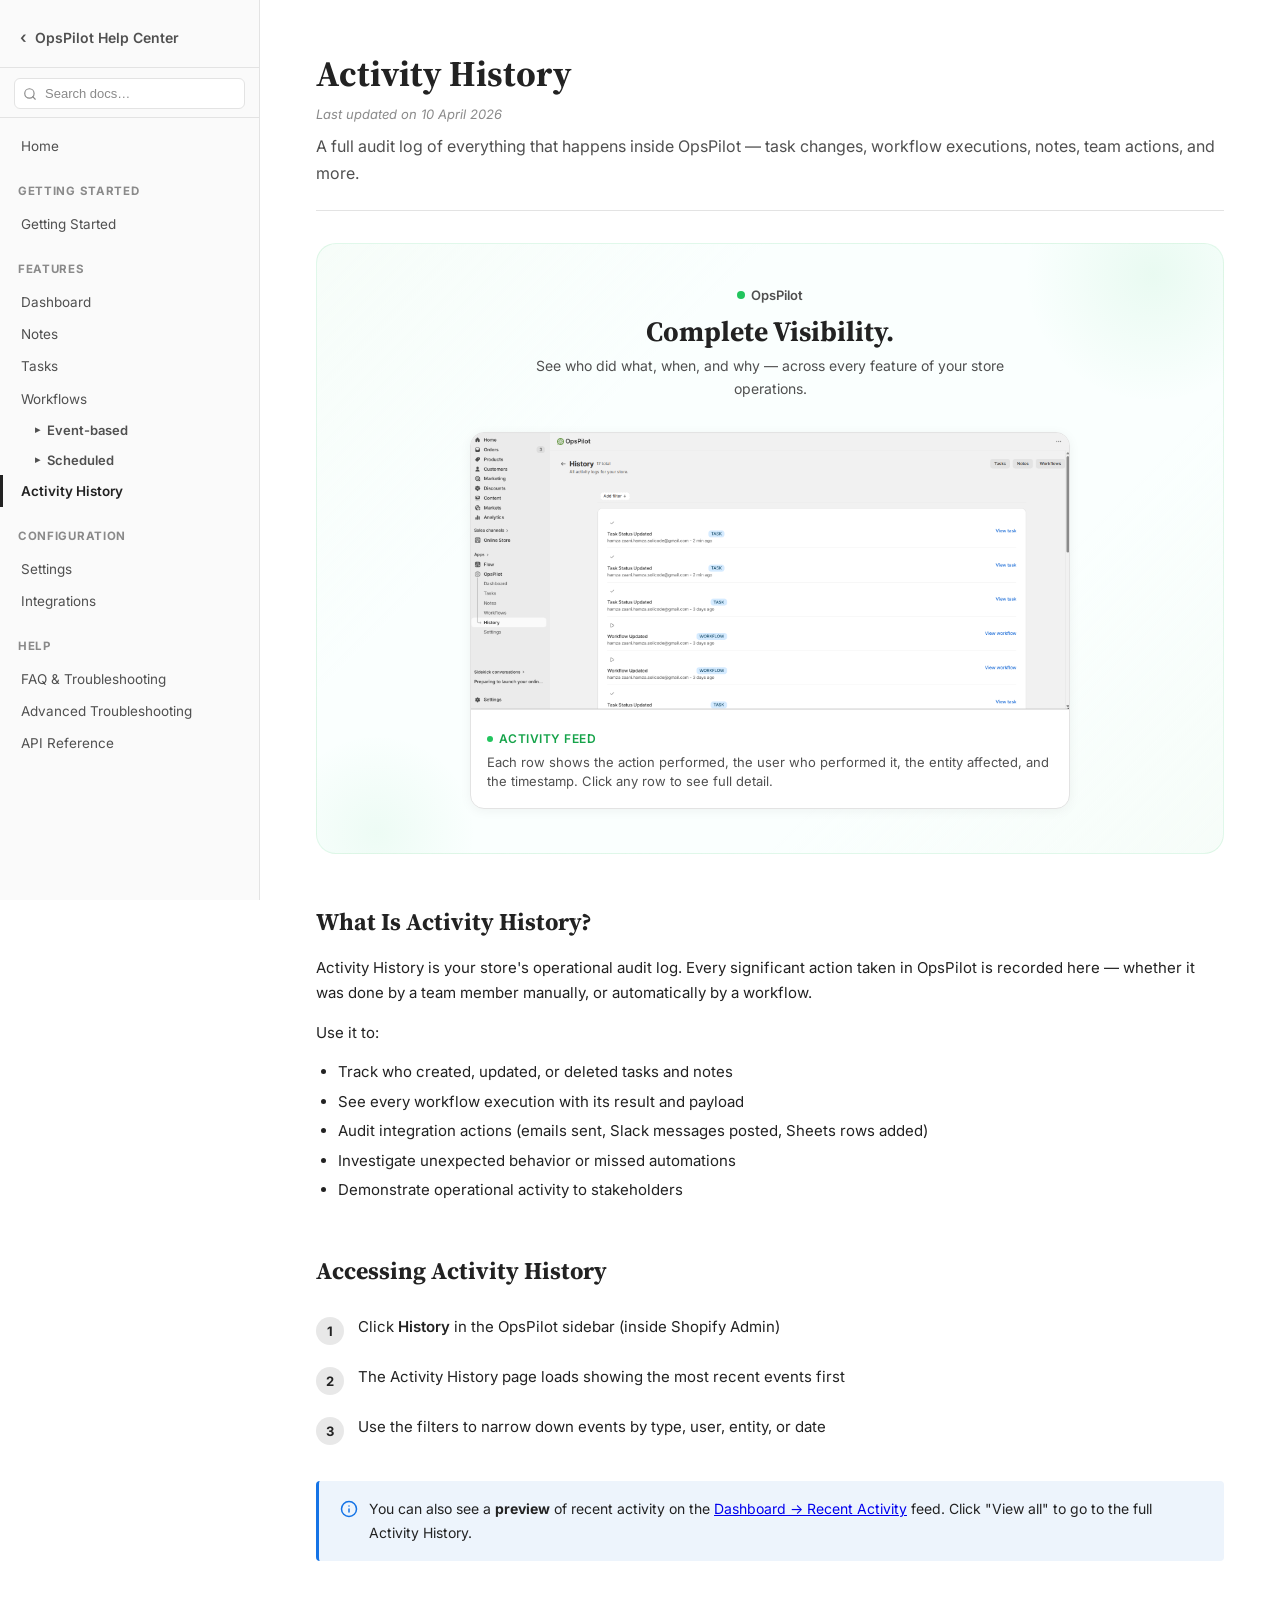
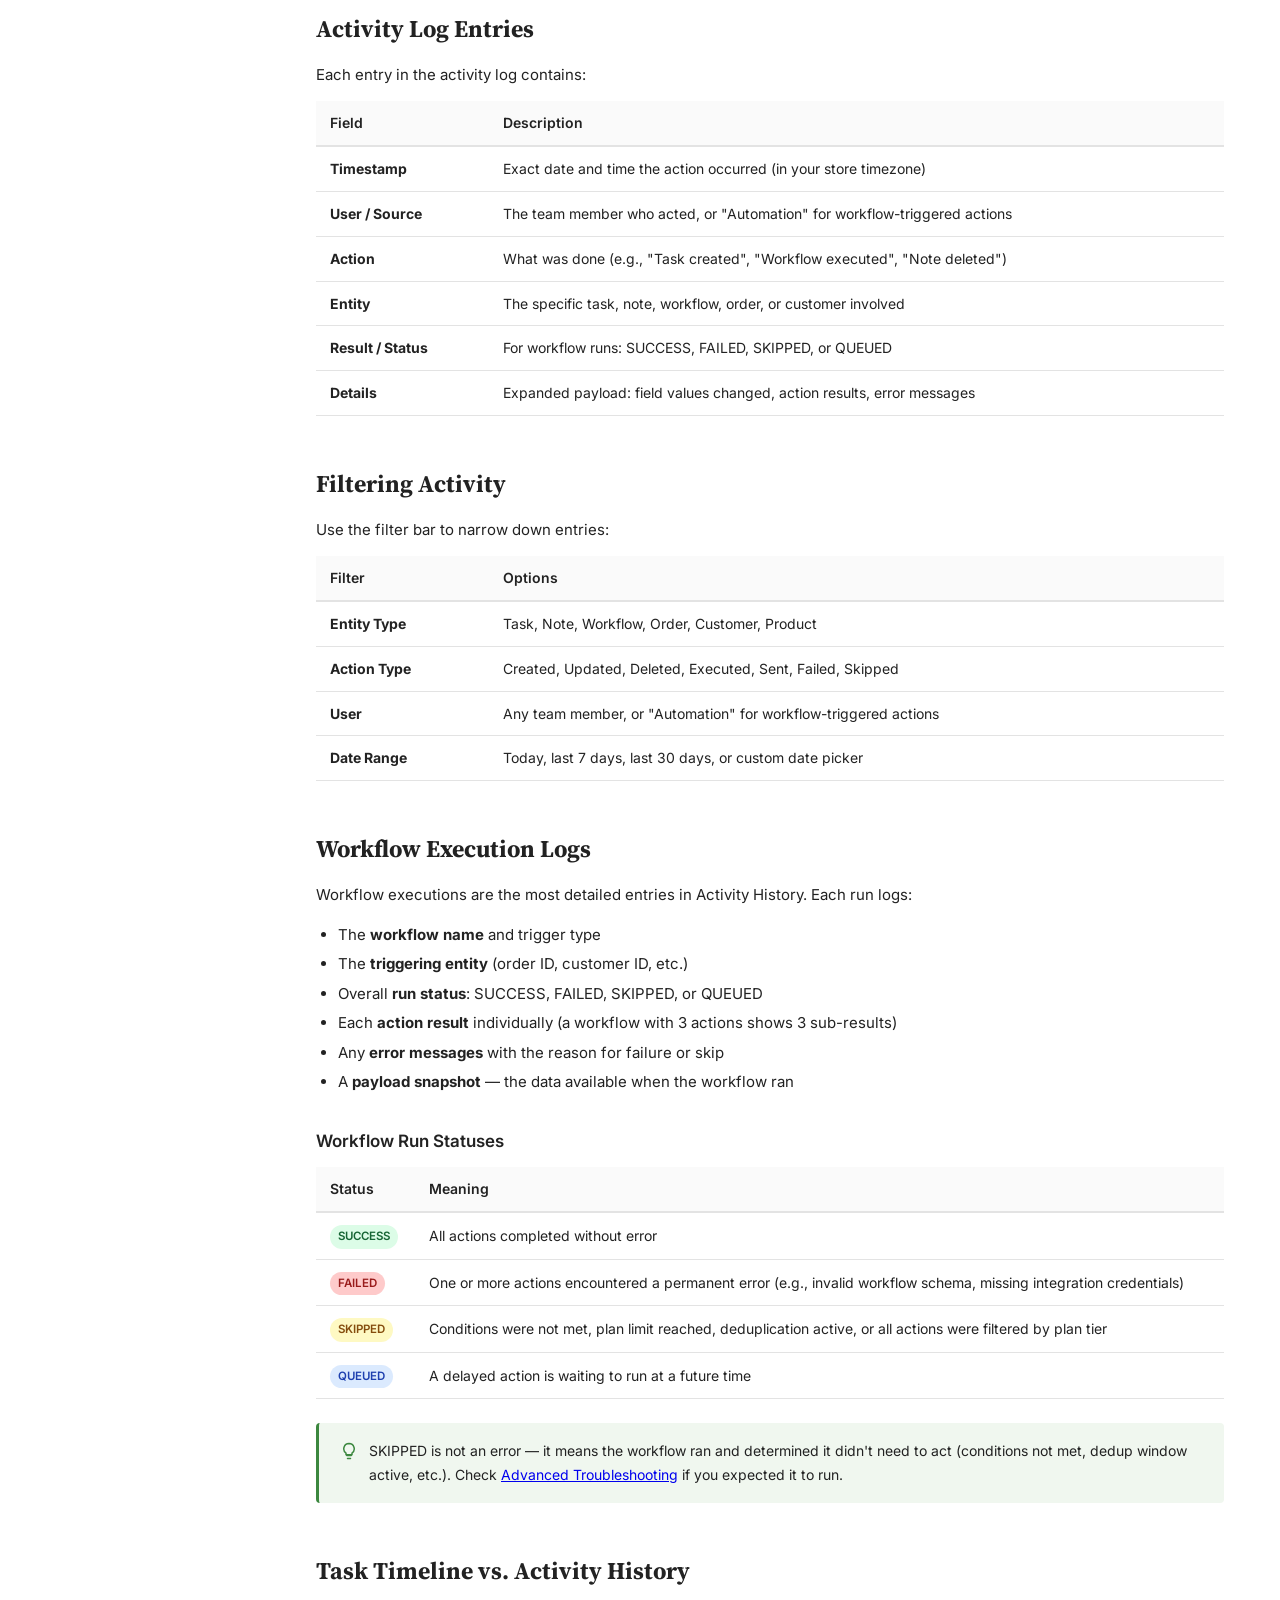
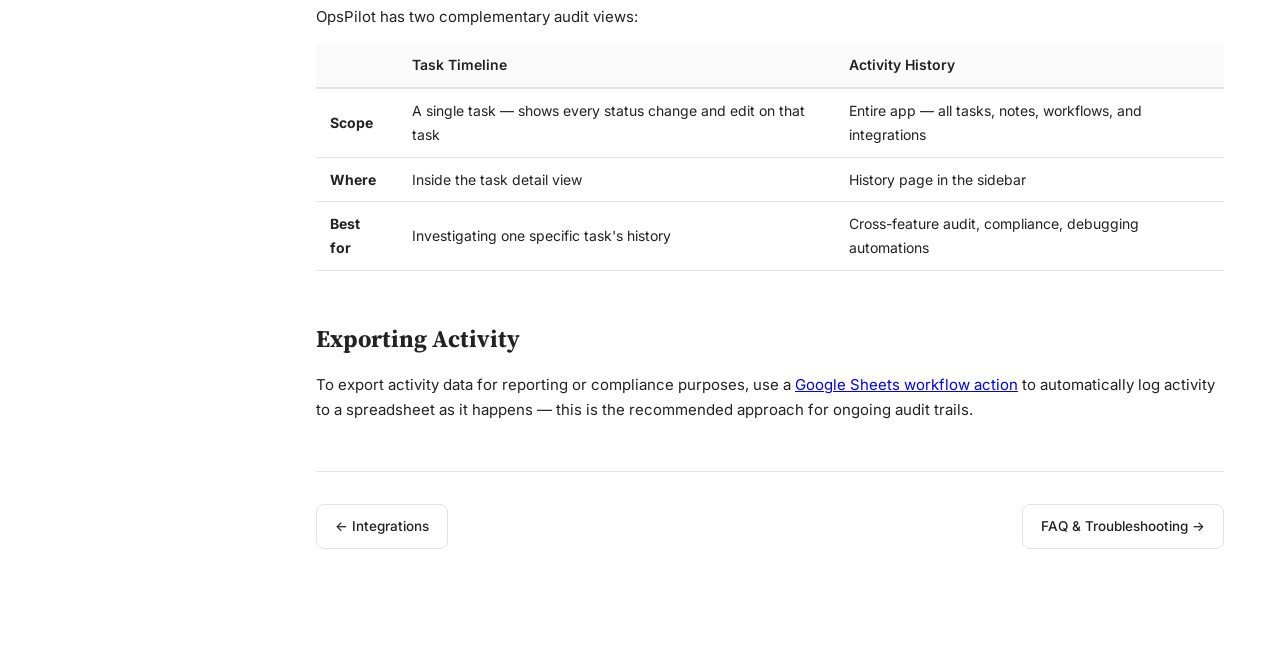
==== activity.html @ d9be24a2 "Add advanced troubleshooting guide for workflows, integrations, and tasks" ====
<!DOCTYPE html>
<html lang="en">
<head>
  <meta charset="UTF-8" />
  <meta name="viewport" content="width=device-width, initial-scale=1.0" />
  <title>Activity History — OpsPilot</title>
  <link rel="stylesheet" href="styles.css" />
</head>
<body>

<div class="sidebar-overlay" id="overlay" onclick="toggleSidebar()"></div>

<aside class="sidebar" id="sidebar">
  <div class="sidebar-header">
    <a class="logo" href="index.html"><span class="back-arrow">&lsaquo;</span> OpsPilot Help Center</a>
  </div>
  <div class="sidebar-search">
    <input type="text" id="doc-search" placeholder="Search docs…" autocomplete="off" />
    <div id="search-results" class="search-results" style="display:none;"></div>
  </div>
  <nav>
    <a href="index.html">Home</a>
    <div class="section-label">Getting Started</div>
    <a href="getting-started.html">Getting Started</a>
    <div class="section-label">Features</div>
    <a href="dashboard.html">Dashboard</a>
    <a href="notes.html">Notes</a>
    <a href="tasks.html">Tasks</a>
    <div class="nav-tree">
      <a href="workflows.html">Workflows</a>
      <div class="tree-branch">
        <div class="tree-node">
          <div class="tree-toggle" onclick="toggleTree(this)">
            <span class="tree-arrow">&#9656;</span> Event-based
          </div>
          <div class="tree-children">
            <a href="workflows.html#event-based-triggers">Triggers</a>
            <a href="workflows.html#conditions">Conditions</a>
            <a href="workflows.html#actions">Actions</a>
            <a href="template-variables.html">Template Variables</a>
            <a href="workflows.html#delayed-actions">Delayed Actions</a>
            <a href="workflows.html#deduplication">Deduplication</a>
          </div>
        </div>
        <div class="tree-node">
          <div class="tree-toggle" onclick="toggleTree(this)">
            <span class="tree-arrow">&#9656;</span> Scheduled
          </div>
          <div class="tree-children">
            <a href="workflows.html#scheduled-trigger">Scheduled Trigger</a>
            <a href="workflows.html#scheduled-workflows">Scheduled Workflows</a>
          </div>
        </div>
      </div>
    </div>
    <a href="activity.html" class="active">Activity History</a>
    <div class="section-label">Configuration</div>
    <a href="settings.html">Settings</a>
    <a href="integrations.html">Integrations</a>
    <div class="section-label">Help</div>
    <a href="faq.html">FAQ &amp; Troubleshooting</a>
    <a href="troubleshooting.html">Advanced Troubleshooting</a>
    <a href="api-reference.html">API Reference</a>
  </nav>
</aside>

<div class="main">
  <button class="hamburger" onclick="toggleSidebar()">&#9776;</button>
  <div class="content">

    <div class="section-hero">
      <h1>Activity History</h1>
      <div class="last-updated">Last updated on 10 April 2026</div>
      <p>A full audit log of everything that happens inside OpsPilot — task changes, workflow executions, notes, team actions, and more.</p>
    </div>

    <!-- Hero Showcase -->
    <div class="pro-showcase">
      <div class="pro-showcase-header">
        <div class="pro-showcase-logo">OpsPilot</div>
        <div class="pro-showcase-title">Complete Visibility.</div>
        <div class="pro-showcase-subtitle">See who did what, when, and why — across every feature of your store operations.</div>
      </div>
      <div class="pro-showcase-grid cols-1">
        <div class="pro-card">
          <img class="pro-card-img" src="images/history/Screenshot%202026-04-09%20143316.png" alt="Recent activity feed showing action log entries with user, action, and time" loading="lazy" />
          <div class="pro-card-body">
            <div class="pro-card-label">Activity Feed</div>
            <p class="pro-card-desc">Each row shows the action performed, the user who performed it, the entity affected, and the timestamp. Click any row to see full detail.</p>
          </div>
        </div>
      </div>
    </div>

    <h2 id="what-is-activity-history">What Is Activity History?</h2>
    <p>Activity History is your store's operational audit log. Every significant action taken in OpsPilot is recorded here — whether it was done by a team member manually, or automatically by a workflow.</p>
    <p>Use it to:</p>
    <ul>
      <li>Track who created, updated, or deleted tasks and notes</li>
      <li>See every workflow execution with its result and payload</li>
      <li>Audit integration actions (emails sent, Slack messages posted, Sheets rows added)</li>
      <li>Investigate unexpected behavior or missed automations</li>
      <li>Demonstrate operational activity to stakeholders</li>
    </ul>

    <h2 id="accessing-activity-history">Accessing Activity History</h2>
    <div class="steps">
      <div class="step"><div class="step-content">Click <strong>History</strong> in the OpsPilot sidebar (inside Shopify Admin)</div></div>
      <div class="step"><div class="step-content">The Activity History page loads showing the most recent events first</div></div>
      <div class="step"><div class="step-content">Use the filters to narrow down events by type, user, entity, or date</div></div>
    </div>

    <div class="callout callout-note">
      <span class="callout-icon"><svg xmlns="http://www.w3.org/2000/svg" width="18" height="18" viewBox="0 0 24 24" fill="none" stroke="#1473e6" stroke-width="2" stroke-linecap="round" stroke-linejoin="round"><circle cx="12" cy="12" r="10"/><path d="M12 16v-4"/><path d="M12 8h.01"/></svg></span>
      <div>You can also see a <strong>preview</strong> of recent activity on the <a href="dashboard.html#recent-activity">Dashboard &rarr; Recent Activity</a> feed. Click "View all" to go to the full Activity History.</div>
    </div>

    <h2 id="activity-log-entries">Activity Log Entries</h2>
    <p>Each entry in the activity log contains:</p>
    <table>
      <thead><tr><th>Field</th><th>Description</th></tr></thead>
      <tbody>
        <tr><td><strong>Timestamp</strong></td><td>Exact date and time the action occurred (in your store timezone)</td></tr>
        <tr><td><strong>User / Source</strong></td><td>The team member who acted, or "Automation" for workflow-triggered actions</td></tr>
        <tr><td><strong>Action</strong></td><td>What was done (e.g., "Task created", "Workflow executed", "Note deleted")</td></tr>
        <tr><td><strong>Entity</strong></td><td>The specific task, note, workflow, order, or customer involved</td></tr>
        <tr><td><strong>Result / Status</strong></td><td>For workflow runs: SUCCESS, FAILED, SKIPPED, or QUEUED</td></tr>
        <tr><td><strong>Details</strong></td><td>Expanded payload: field values changed, action results, error messages</td></tr>
      </tbody>
    </table>

    <h2 id="filtering-activity">Filtering Activity</h2>
    <p>Use the filter bar to narrow down entries:</p>
    <table>
      <thead><tr><th>Filter</th><th>Options</th></tr></thead>
      <tbody>
        <tr><td><strong>Entity Type</strong></td><td>Task, Note, Workflow, Order, Customer, Product</td></tr>
        <tr><td><strong>Action Type</strong></td><td>Created, Updated, Deleted, Executed, Sent, Failed, Skipped</td></tr>
        <tr><td><strong>User</strong></td><td>Any team member, or "Automation" for workflow-triggered actions</td></tr>
        <tr><td><strong>Date Range</strong></td><td>Today, last 7 days, last 30 days, or custom date picker</td></tr>
      </tbody>
    </table>

    <h2 id="workflow-execution-logs">Workflow Execution Logs</h2>
    <p>Workflow executions are the most detailed entries in Activity History. Each run logs:</p>
    <ul>
      <li>The <strong>workflow name</strong> and trigger type</li>
      <li>The <strong>triggering entity</strong> (order ID, customer ID, etc.)</li>
      <li>Overall <strong>run status</strong>: SUCCESS, FAILED, SKIPPED, or QUEUED</li>
      <li>Each <strong>action result</strong> individually (a workflow with 3 actions shows 3 sub-results)</li>
      <li>Any <strong>error messages</strong> with the reason for failure or skip</li>
      <li>A <strong>payload snapshot</strong> — the data available when the workflow ran</li>
    </ul>

    <h3 id="workflow-run-statuses">Workflow Run Statuses</h3>
    <table>
      <thead><tr><th>Status</th><th>Meaning</th></tr></thead>
      <tbody>
        <tr><td><span class="badge badge-green">SUCCESS</span></td><td>All actions completed without error</td></tr>
        <tr><td><span class="badge badge-red">FAILED</span></td><td>One or more actions encountered a permanent error (e.g., invalid workflow schema, missing integration credentials)</td></tr>
        <tr><td><span class="badge badge-yellow">SKIPPED</span></td><td>Conditions were not met, plan limit reached, deduplication active, or all actions were filtered by plan tier</td></tr>
        <tr><td><span class="badge badge-blue">QUEUED</span></td><td>A delayed action is waiting to run at a future time</td></tr>
      </tbody>
    </table>

    <div class="callout callout-tip">
      <span class="callout-icon"><svg xmlns="http://www.w3.org/2000/svg" width="18" height="18" viewBox="0 0 24 24" fill="none" stroke="#3b873e" stroke-width="2" stroke-linecap="round" stroke-linejoin="round"><path d="M9 18h6"/><path d="M10 22h4"/><path d="M12 2a7 7 0 0 0-4 12.7V17h8v-2.3A7 7 0 0 0 12 2z"/></svg></span>
      <div>SKIPPED is not an error — it means the workflow ran and determined it didn't need to act (conditions not met, dedup window active, etc.). Check <a href="troubleshooting.html#workflow-errors">Advanced Troubleshooting</a> if you expected it to run.</div>
    </div>

    <h2 id="task-timeline">Task Timeline vs. Activity History</h2>
    <p>OpsPilot has two complementary audit views:</p>
    <table>
      <thead><tr><th></th><th>Task Timeline</th><th>Activity History</th></tr></thead>
      <tbody>
        <tr><td><strong>Scope</strong></td><td>A single task — shows every status change and edit on that task</td><td>Entire app — all tasks, notes, workflows, and integrations</td></tr>
        <tr><td><strong>Where</strong></td><td>Inside the task detail view</td><td>History page in the sidebar</td></tr>
        <tr><td><strong>Best for</strong></td><td>Investigating one specific task's history</td><td>Cross-feature audit, compliance, debugging automations</td></tr>
      </tbody>
    </table>

    <h2 id="exporting-activity">Exporting Activity</h2>
    <p>To export activity data for reporting or compliance purposes, use a <a href="workflows.html#add-to-google-sheet">Google Sheets workflow action</a> to automatically log activity to a spreadsheet as it happens — this is the recommended approach for ongoing audit trails.</p>

    <div class="page-nav">
      <a class="page-nav-btn page-nav-prev" href="integrations.html">&#8592; Integrations</a>
      <a class="page-nav-btn page-nav-next" href="faq.html">FAQ &amp; Troubleshooting &#8594;</a>
    </div>

</div>
</div>

<script src="nav.js"></script>
</body>
</html>
---- styles.css ----
@import url('https://fonts.googleapis.com/css2?family=Source+Serif+4:opsz,wght@8..60,400;8..60,600;8..60,700&family=Inter:wght@400;500;600;700&display=swap');

html { scroll-behavior: smooth; }

/* Highlight targeted section with a brief flash */
:target {
  scroll-margin-top: 24px;
  animation: anchor-highlight 1.5s ease;
}
@keyframes anchor-highlight {
  0%   { background-color: #fef3c7; }
  100% { background-color: transparent; }
}

:root {
  --text: #222;
  --text-secondary: #505050;
  --text-muted: #8a8a8a;
  --bg: #ffffff;
  --bg-sidebar: #fafafa;
  --border: #e3e3e3;
  --accent: #1473e6;
  --active-bar: #222;
}

* { box-sizing: border-box; margin: 0; padding: 0; }

body {
  font-family: 'Inter', -apple-system, BlinkMacSystemFont, 'Segoe UI', sans-serif;
  color: var(--text);
  background: var(--bg);
  line-height: 1.7;
  font-size: 15px;
  -webkit-font-smoothing: antialiased;
}

/* ── SIDEBAR ── */
.sidebar {
  position: fixed;
  top: 0; left: 0;
  width: 260px;
  height: 100vh;
  background: var(--bg-sidebar);
  border-right: 1px solid var(--border);
  overflow-y: auto;
  z-index: 100;
  padding: 0 0 40px 0;
  transition: transform .3s;
}
.sidebar-header {
  padding: 24px 20px 16px;
  border-bottom: 1px solid var(--border);
  position: sticky; top: 0;
  background: var(--bg-sidebar);
  z-index: 2;
}
.sidebar-header .logo {
  font-size: 14px;
  font-weight: 600;
  color: var(--text-secondary);
  display: flex;
  align-items: center;
  gap: 6px;
  text-decoration: none;
  cursor: pointer;
}
.sidebar-header .logo .back-arrow {
  font-size: 16px;
  margin-right: 2px;
}

.sidebar nav { padding: 12px 0; }
.sidebar nav a {
  display: block;
  padding: 6px 20px 6px 18px;
  color: var(--text-secondary);
  text-decoration: none;
  font-size: 13.5px;
  font-weight: 400;
  border-left: 3px solid transparent;
  transition: all .15s;
  line-height: 1.5;
}
.sidebar nav a:hover {
  color: var(--text);
  background: rgba(0,0,0,.03);
}
.sidebar nav a.active {
  font-weight: 600;
  color: var(--text);
  border-left-color: var(--active-bar);
  background: transparent;
}

.sidebar nav .section-label {
  font-size: 11.5px;
  font-weight: 700;
  text-transform: uppercase;
  letter-spacing: .06em;
  color: var(--text-muted);
  padding: 20px 20px 6px 18px;
  cursor: default;
  display: block;
}

/* ── MAIN ── */
.main {
  margin-left: 260px;
  min-height: 100vh;
  background: var(--bg);
}
.hamburger {
  display: none;
  background: none; border: none;
  font-size: 24px; cursor: pointer; color: var(--text);
}

.content {
  max-width: 1060px;
  margin: 0 auto;
  padding: 52px 56px 100px;
}

/* ── SECTION HEADER ── */
.section-hero {
  background: none;
  color: var(--text);
  padding: 0;
  border-radius: 0;
  margin-bottom: 32px;
  border: none;
}
.section-hero h1 {
  font-family: 'Source Serif 4', Georgia, serif;
  font-size: 36px;
  line-height: 1.2;
  font-weight: 700;
  color: var(--text);
  margin-bottom: 8px;
}
.section-hero p {
  font-size: 16px;
  color: var(--text-secondary);
  line-height: 1.65;
  margin-bottom: 0;
}
.section-hero::after {
  content: '';
  display: block;
  border-bottom: 1px solid var(--border);
  margin-top: 24px;
}
.last-updated {
  font-size: 13px;
  font-style: italic;
  color: var(--text-muted);
  margin-bottom: 8px;
}

/* ── HEADINGS ── */
h2 {
  font-family: 'Source Serif 4', Georgia, serif;
  font-size: 24px;
  font-weight: 700;
  margin: 48px 0 12px;
  color: var(--text);
}
h3 {
  font-size: 17px;
  font-weight: 600;
  margin: 32px 0 8px;
  color: var(--text);
}
h4 {
  font-size: 15px;
  font-weight: 600;
  margin: 20px 0 6px;
}

p { margin: 0 0 14px; }
ul, ol { margin: 0 0 14px 22px; }
li { margin-bottom: 4px; }

/* ── SCREENSHOTS ── */
.screenshot {
  background: none;
  border: none;
  border-radius: 0;
  padding: 0;
  margin: 28px 0 16px;
  box-shadow: none;
}
.screenshot .placeholder-icon { display: none; }
.screenshot .placeholder-text {
  color: var(--text-muted);
  font-size: 13px;
  font-style: italic;
  padding: 32px 0;
}
.screenshot img {
  max-width: 100%;
  width: auto;
  display: block;
  margin: 0;
  border: 1px solid var(--border);
  border-radius: 8px;
  box-shadow: 0 2px 12px rgba(0,0,0,.07);
}
.screenshot-caption,
.screenshot figcaption {
  margin-top: 8px;
  font-size: 13px;
  color: var(--text-muted);
  font-style: italic;
  text-align: left;
  line-height: 1.5;
}
.screenshot.has-image { padding: 0; text-align: left; }
.screenshot.has-image .placeholder-icon,
.screenshot.has-image .placeholder-text { display: none; }

/* ── TABLES ── */
table {
  width: 100%;
  border-collapse: collapse;
  margin: 12px 0 24px;
  font-size: 14px;
}
th {
  background: var(--bg-sidebar);
  color: var(--text);
  font-weight: 600;
  text-align: left;
  padding: 10px 14px;
  border-bottom: 2px solid var(--border);
}
td {
  padding: 10px 14px;
  border-bottom: 1px solid var(--border);
}
tr:hover td { background: #fafafa; }

/* ── CALLOUTS ── */
.callout {
  padding: 16px 20px;
  border-radius: 4px;
  margin: 16px 0 20px;
  font-size: 14px;
  display: flex;
  gap: 10px;
  align-items: flex-start;
}
.callout .callout-icon { display: flex; align-items: center; justify-content: center; flex-shrink: 0; margin-top: 2px; width: 20px; height: 20px; }
.callout .callout-icon svg { width: 18px; height: 18px; flex-shrink: 0; }
.callout-tip { background: #f0f7ef; border-left: 3px solid #3b873e; }
.callout-note { background: #edf4fc; border-left: 3px solid #1473e6; }
.callout-warning { background: #fef7ed; border-left: 3px solid #e68619; }

/* ── STEPS ── */
.steps {
  counter-reset: step;
  margin: 16px 0 28px;
}
.step {
  display: flex;
  gap: 14px;
  align-items: flex-start;
  margin-bottom: 4px;
  padding: 8px 0;
  background: none;
  border: none;
}
.step::before {
  counter-increment: step;
  content: counter(step);
  display: flex;
  align-items: center;
  justify-content: center;
  width: 28px; height: 28px;
  min-width: 28px;
  border-radius: 50%;
  background: #e8e8e8;
  color: var(--text);
  font-weight: 700;
  font-size: 13px;
  margin-top: 2px;
}
.step-content { flex: 1; line-height: 1.6; font-size: 15px; }
.step-content strong { font-weight: 600; }

/* ── CODE ── */
code {
  background: #f4f4f4;
  padding: 2px 5px;
  border-radius: 3px;
  font-size: 13px;
  color: #c7254e;
}
pre {
  background: #1e293b;
  color: #e2e8f0;
  padding: 16px 18px;
  border-radius: 4px;
  overflow-x: auto;
  margin: 12px 0 20px;
  font-size: 13px;
  line-height: 1.6;
}
pre code { background: none; color: inherit; padding: 0; }

/* ── QUICK LINKS ── */
.quick-links {
  display: grid;
  grid-template-columns: repeat(auto-fill, minmax(260px, 1fr));
  gap: 16px;
  margin: 20px 0 32px;
}
.quick-link {
  background: var(--bg);
  border: 1px solid var(--border);
  border-radius: 10px;
  padding: 20px 22px;
  cursor: pointer;
  transition: border-color .2s, box-shadow .2s, transform .15s;
  text-decoration: none;
  color: var(--text);
  display: block;
}
.quick-link:hover {
  border-color: var(--accent);
  box-shadow: 0 4px 16px rgba(0,0,0,.08);
  transform: translateY(-2px);
}
.quick-link .ql-icon { font-size: 26px; margin-bottom: 8px; }
.quick-link .ql-title { font-weight: 600; font-size: 15px; margin-bottom: 4px; }
.quick-link .ql-desc { font-size: 13.5px; color: var(--text-secondary); line-height: 1.5; }

/* ── BADGES ── */
.badge {
  display: inline-block;
  padding: 2px 8px;
  border-radius: 20px;
  font-size: 11.5px;
  font-weight: 600;
}
.badge-green { background: #dcfce7; color: #166534; }
.badge-yellow { background: #fef9c3; color: #854d0e; }
.badge-orange { background: #fed7aa; color: #9a3412; }
.badge-red { background: #fecaca; color: #991b1b; }
.badge-blue { background: #dbeafe; color: #1e40af; }
.badge-gray { background: #f3f4f6; color: #374151; }

/* ── SIDEBAR TREE NAV ── */
.nav-tree {
  margin: 0;
}
.nav-tree > a {
  display: block;
  padding: 6px 20px 6px 18px;
  color: var(--text-secondary);
  text-decoration: none;
  font-size: 13.5px;
  font-weight: 400;
  border-left: 3px solid transparent;
  transition: all .15s;
  line-height: 1.5;
}
.nav-tree > a:hover {
  color: var(--text);
  background: rgba(0,0,0,.03);
}
.nav-tree > a.active {
  font-weight: 600;
  color: var(--text);
  border-left-color: var(--active-bar);
  background: transparent;
}
.tree-branch {
  padding-left: 0;
}
.tree-node {
  position: relative;
}
.tree-toggle {
  display: flex;
  align-items: center;
  gap: 4px;
  padding: 4px 20px 4px 28px;
  font-size: 13px;
  font-weight: 600;
  color: var(--text-secondary);
  cursor: pointer;
  user-select: none;
  border-left: 3px solid transparent;
  transition: all .15s;
}
.tree-toggle:hover {
  color: var(--text);
  background: rgba(0,0,0,.03);
}
.tree-arrow {
  display: inline-block;
  font-size: 10px;
  transition: transform .2s;
  width: 12px;
  text-align: center;
  flex-shrink: 0;
}
.tree-node.open > .tree-toggle .tree-arrow {
  transform: rotate(90deg);
}
.tree-children {
  display: none;
  padding-left: 12px;
}
.tree-node.open > .tree-children {
  display: block;
}
.tree-children a {
  display: block;
  padding: 3px 20px 3px 36px;
  color: var(--text-muted);
  text-decoration: none;
  font-size: 12.5px;
  font-weight: 400;
  border-left: 3px solid transparent;
  transition: all .15s;
  line-height: 1.6;
}
.tree-children a:hover {
  color: var(--text);
  background: rgba(0,0,0,.03);
}
/* Deeper nesting */
.tree-children .tree-toggle {
  padding-left: 36px;
  font-size: 12.5px;
}
.tree-children .tree-children a {
  padding-left: 48px;
  font-size: 12px;
}
.tree-divider {
  height: 1px;
  background: var(--border);
  margin: 6px 20px;
}

/* ── FEATURE SHOWCASE HERO ── */
.feature-showcase {
  position: relative;
  border-radius: 20px;
  padding: 40px 24px 48px;
  margin-bottom: 48px;
  text-align: center;
  background: linear-gradient(135deg, rgba(34,197,94,.05) 0%, transparent 30%, transparent 70%, rgba(34,197,94,.05) 100%);
  border: 1px solid rgba(34,197,94,.10);
  overflow: visible;
}
.feature-showcase .blob-tr,
.feature-showcase .blob-bl {
  position: absolute;
  width: 220px;
  height: 220px;
  border-radius: 50%;
  pointer-events: none;
  z-index: 0;
}
.feature-showcase .blob-tr {
  top: -70px; right: -50px;
  background: radial-gradient(circle, rgba(34,197,94,.10) 0%, transparent 70%);
}
.feature-showcase .blob-bl {
  bottom: -70px; left: -50px;
  background: radial-gradient(circle, rgba(34,197,94,.08) 0%, transparent 70%);
}
.showcase-logo {
  font-size: 14px;
  font-weight: 600;
  color: var(--text-secondary);
  margin-bottom: 10px;
  display: flex;
  align-items: center;
  justify-content: center;
  gap: 6px;
  position: relative;
  z-index: 1;
}
.showcase-logo-dot {
  width: 10px; height: 10px;
  background: #22c55e;
  border-radius: 50%;
  display: inline-block;
}
.showcase-title {
  font-family: 'Source Serif 4', Georgia, serif;
  font-size: 30px;
  font-weight: 700;
  color: var(--text);
  margin-bottom: 6px;
  line-height: 1.25;
  position: relative;
  z-index: 1;
}
.showcase-subtitle {
  font-size: 14.5px;
  color: var(--text-secondary);
  margin-bottom: 28px;
  line-height: 1.6;
  position: relative;
  z-index: 1;
}
.showcase-body {
  position: relative;
  max-width: 560px;
  width: 100%;
  margin: 0 auto;
  z-index: 1;
}
.showcase-image {
  width: 100%;
  border-radius: 12px;
  box-shadow: 0 4px 24px rgba(0,0,0,.07);
  border: 1px solid var(--border);
}

/* Floating annotation pills around the showcase */
.showcase-annotation {
  position: absolute;
  display: inline-flex;
  align-items: center;
  gap: 6px;
  background: #fff;
  border: 1px solid var(--border);
  border-radius: 24px;
  padding: 5px 14px 5px 10px;
  font-size: 11.5px;
  font-weight: 500;
  color: var(--text);
  box-shadow: 0 2px 10px rgba(0,0,0,.05);
  white-space: nowrap;
  z-index: 3;
  cursor: default;
  transition: transform .2s, box-shadow .2s;
}
.showcase-annotation:hover {
  transform: translateY(-2px);
  box-shadow: 0 4px 16px rgba(0,0,0,.10);
}
.showcase-annotation .ann-icon {
  width: 6px;
  height: 6px;
  border-radius: 50%;
  background: #22c55e;
  flex-shrink: 0;
}

/* Tooltip popup on hover */
.showcase-annotation[data-tip]::before {
  content: attr(data-tip);
  position: absolute;
  bottom: calc(100% + 10px);
  left: 50%;
  transform: translateX(-50%);
  background: #1a1a2e;
  color: #fff;
  padding: 8px 14px;
  border-radius: 8px;
  font-size: 11px;
  font-weight: 400;
  line-height: 1.5;
  white-space: normal;
  text-align: center;
  min-width: 160px;
  max-width: 220px;
  box-shadow: 0 4px 16px rgba(0,0,0,.18);
  opacity: 0;
  pointer-events: none;
  transition: opacity .2s;
  z-index: 20;
}
.showcase-annotation[data-tip]:hover::before {
  opacity: 1;
}

/* connector lines pointing toward screenshot */
.showcase-annotation::after {
  content: '';
  position: absolute;
  background: #22c55e;
  height: 2px;
  border-radius: 1px;
  opacity: .40;
}
.ann-left::after {
  left: 100%;
  top: 50%;
  width: var(--ann-w, 60px);
  transform-origin: 0% 50%;
}
.ann-right::after {
  right: 100%;
  top: 50%;
  width: var(--ann-w, 60px);
  transform-origin: 100% 50%;
}
.ann-pos-tl.ann-left::after  { transform: rotate(var(--ann-rot, 20deg)); }
.ann-pos-ml.ann-left::after  { transform: rotate(var(--ann-rot, 4deg)); }
.ann-pos-bl.ann-left::after  { transform: rotate(var(--ann-rot, -20deg)); }
.ann-pos-tr.ann-right::after { transform: rotate(var(--ann-rot, -20deg)); }
.ann-pos-mr.ann-right::after { transform: rotate(var(--ann-rot, -4deg)); }
.ann-pos-br.ann-right::after { transform: rotate(var(--ann-rot, 20deg)); }
/* custom: no preset position — set top/bottom/left/right via inline style */
.ann-pos-custom::after       { transform: rotate(var(--ann-rot, 0deg)); }

/* common positions (relative to .feature-showcase) */
.ann-pos-tl { top: 18%; left: 2%; }
.ann-pos-ml { top: 42%; left: 0; }
.ann-pos-bl { bottom: 16%; left: 2%; }
.ann-pos-tr { top: 18%; right: 2%; }
.ann-pos-mr { top: 46%; right: 0; }
.ann-pos-br { bottom: 16%; right: 2%; }
.ann-pos-tc { top: 8%; left: 50%; transform: translateX(-50%); }

@media (max-width: 1100px) {
  .showcase-annotation { display: none; }
  .showcase-body { max-width: 100%; }
}

/* ── HOVER PREVIEW POPUP ── */
.hover-preview {
  position: relative;
  display: inline;
  cursor: help;
  border-bottom: 1.5px dashed var(--accent);
  color: var(--accent);
  font-weight: 500;
}
.hover-preview .preview-popup {
  display: none;
  position: absolute;
  bottom: calc(100% + 10px);
  left: 50%;
  transform: translateX(-50%);
  z-index: 300;
  pointer-events: none;
}
.hover-preview .preview-popup img {
  max-width: 340px;
  border-radius: 10px;
  box-shadow: 0 8px 32px rgba(0,0,0,.18);
  border: 1px solid var(--border);
}
.hover-preview .preview-popup .popup-label {
  text-align: center;
  font-size: 11px;
  color: var(--text-muted);
  margin-top: 4px;
  font-style: italic;
}
.hover-preview:hover .preview-popup {
  display: block;
}
/* flip popup above/below if near top */
.hover-preview.popup-below .preview-popup {
  bottom: auto;
  top: calc(100% + 10px);
}

/* ── MOBILE ── */
.sidebar-overlay {
  display: none;
  position: fixed;
  inset: 0;
  background: rgba(0,0,0,.35);
  z-index: 99;
}

@media (max-width: 1100px) {
  .content { max-width: 100%; padding: 48px 40px 80px; }
}

@media (max-width: 768px) {
  .sidebar { transform: translateX(-100%); }
  .sidebar.open { transform: translateX(0); }
  .sidebar-overlay.open { display: block; }
  .main { margin-left: 0; }
  .hamburger { display: block; position: fixed; top: 12px; left: 12px; z-index: 50; }
  .content { padding: 48px 20px 60px; }
  .section-hero h1 { font-size: 28px; }
  h2 { font-size: 21px; }
  .quick-links { grid-template-columns: 1fr; }
}

/* ══════════════════════════════════════════
   PRO SHOWCASE — Multi-image grid showcases
   ══════════════════════════════════════════ */

/* Container */
.pro-showcase {
  position: relative;
  border-radius: 20px;
  padding: 40px 28px 44px;
  margin: 28px 0 48px;
  background: linear-gradient(135deg, rgba(34,197,94,.04) 0%, #fafffe 30%, #fafffe 70%, rgba(34,197,94,.04) 100%);
  border: 1px solid rgba(34,197,94,.12);
  overflow: hidden;
}
.pro-showcase::before {
  content: '';
  position: absolute;
  top: -100px; right: -60px;
  width: 260px; height: 260px;
  border-radius: 50%;
  background: radial-gradient(circle, rgba(34,197,94,.08) 0%, transparent 70%);
  pointer-events: none;
}
.pro-showcase::after {
  content: '';
  position: absolute;
  bottom: -80px; left: -40px;
  width: 200px; height: 200px;
  border-radius: 50%;
  background: radial-gradient(circle, rgba(34,197,94,.06) 0%, transparent 70%);
  pointer-events: none;
}

/* Header */
.pro-showcase-header {
  text-align: center;
  margin-bottom: 32px;
  position: relative;
  z-index: 1;
}
.pro-showcase-logo {
  font-size: 13px;
  font-weight: 600;
  color: var(--text-secondary);
  display: flex;
  align-items: center;
  justify-content: center;
  gap: 6px;
  margin-bottom: 8px;
}
.pro-showcase-logo::before {
  content: '';
  width: 8px; height: 8px;
  background: #22c55e;
  border-radius: 50%;
}
.pro-showcase-title {
  font-family: 'Source Serif 4', Georgia, serif;
  font-size: 28px;
  font-weight: 700;
  color: var(--text);
  margin-bottom: 6px;
  line-height: 1.25;
}
.pro-showcase-subtitle {
  font-size: 14px;
  color: var(--text-secondary);
  line-height: 1.6;
  max-width: 520px;
  margin: 0 auto;
}

/* Image grid layouts */
.pro-showcase-grid {
  display: grid;
  gap: 20px;
  position: relative;
  z-index: 1;
}
.pro-showcase-grid.cols-2 {
  grid-template-columns: 1fr 1fr;
}
.pro-showcase-grid.cols-3 {
  grid-template-columns: 1fr 1fr 1fr;
}
.pro-showcase-grid.cols-1 {
  grid-template-columns: 1fr;
  max-width: 600px;
  margin: 0 auto;
}
/* Featured layout: 1 large + 2 small */
.pro-showcase-grid.featured {
  grid-template-columns: 1.4fr 1fr;
  grid-template-rows: auto auto;
}
.pro-showcase-grid.featured .pro-card:first-child {
  grid-row: 1 / 3;
}

/* Card */
.pro-card {
  background: #fff;
  border-radius: 14px;
  border: 1px solid var(--border);
  overflow: hidden;
  box-shadow: 0 2px 12px rgba(0,0,0,.05);
  transition: transform .2s, box-shadow .2s;
}
.pro-card:hover {
  transform: translateY(-3px);
  box-shadow: 0 8px 28px rgba(0,0,0,.10);
}
.pro-card-img {
  width: 100%;
  display: block;
  border-bottom: 1px solid var(--border);
}
.pro-card-body {
  padding: 14px 16px 16px;
}
.pro-card-label {
  display: inline-flex;
  align-items: center;
  gap: 6px;
  font-size: 12px;
  font-weight: 600;
  color: #16a34a;
  text-transform: uppercase;
  letter-spacing: .04em;
  margin-bottom: 4px;
}
.pro-card-label::before {
  content: '';
  width: 6px; height: 6px;
  background: #22c55e;
  border-radius: 50%;
}
.pro-card-desc {
  font-size: 13px;
  color: var(--text-secondary);
  line-height: 1.5;
  margin: 0;
}

/* Flow showcase — horizontal step flow */
.pro-flow {
  display: flex;
  align-items: stretch;
  gap: 0;
  position: relative;
  z-index: 1;
}
.pro-flow-step {
  flex: 1;
  display: flex;
  flex-direction: column;
  align-items: center;
  position: relative;
}
.pro-flow-step + .pro-flow-step::before {
  content: '';
  position: absolute;
  left: -16px;
  top: 50%;
  transform: translateY(-50%);
  width: 0; height: 0;
  border-left: 10px solid #22c55e;
  border-top: 7px solid transparent;
  border-bottom: 7px solid transparent;
  opacity: .5;
}
.pro-flow-badge {
  display: inline-flex;
  align-items: center;
  justify-content: center;
  padding: 4px 14px;
  border-radius: 20px;
  font-size: 11px;
  font-weight: 700;
  text-transform: uppercase;
  letter-spacing: .06em;
  margin-bottom: 10px;
  border: 2px solid;
}
.pro-flow-badge.when { background: #f0fdf4; color: #16a34a; border-color: #bbf7d0; }
.pro-flow-badge.if   { background: #fefce8; color: #a16207; border-color: #fde68a; }
.pro-flow-badge.then { background: #eff6ff; color: #2563eb; border-color: #bfdbfe; }
.pro-flow-badge.step-num { background: #f3f4f6; color: #374151; border-color: #e5e7eb; }

.pro-flow-card {
  background: #fff;
  border-radius: 12px;
  border: 1px solid var(--border);
  overflow: hidden;
  box-shadow: 0 2px 10px rgba(0,0,0,.05);
  width: 100%;
  transition: transform .2s;
}
.pro-flow-card:hover { transform: translateY(-2px); }
.pro-flow-card img {
  width: 100%;
  display: block;
}
.pro-flow-card .pro-card-body {
  padding: 10px 12px 12px;
}

/* Single featured image with side annotations */
.pro-showcase-single {
  display: flex;
  gap: 28px;
  align-items: center;
  position: relative;
  z-index: 1;
}
.pro-showcase-single .pro-side-labels {
  flex: 0 0 180px;
  display: flex;
  flex-direction: column;
  gap: 16px;
}
.pro-showcase-single .pro-main-img {
  flex: 1;
  min-width: 0;
}
.pro-showcase-single .pro-main-img img {
  width: 100%;
  border-radius: 12px;
  border: 1px solid var(--border);
  box-shadow: 0 4px 20px rgba(0,0,0,.07);
}
.pro-side-label {
  display: flex;
  align-items: flex-start;
  gap: 8px;
  font-size: 12.5px;
  color: var(--text);
  line-height: 1.45;
}
.pro-side-label::before {
  content: '';
  width: 8px; height: 8px;
  min-width: 8px;
  background: #22c55e;
  border-radius: 50%;
  margin-top: 3px;
}
.pro-side-label strong {
  display: block;
  font-size: 12px;
  font-weight: 700;
  color: var(--text);
}
.pro-side-label span {
  font-weight: 400;
  color: var(--text-secondary);
}

/* Responsive */
@media (max-width: 1100px) {
  .pro-showcase-grid.cols-3 { grid-template-columns: 1fr 1fr; }
  .pro-showcase-grid.featured { grid-template-columns: 1fr; }
  .pro-showcase-grid.featured .pro-card:first-child { grid-row: auto; }
  .pro-flow { flex-direction: column; gap: 20px; }
  .pro-flow-step + .pro-flow-step::before { display: none; }
  .pro-showcase-single { flex-direction: column; }
  .pro-showcase-single .pro-side-labels { flex: none; flex-direction: row; flex-wrap: wrap; gap: 12px; }
}
@media (max-width: 768px) {
  .pro-showcase { padding: 28px 16px 32px; }
  .pro-showcase-grid.cols-2,
  .pro-showcase-grid.cols-3 { grid-template-columns: 1fr; }
  .pro-showcase-title { font-size: 22px; }
}

/* ── SIDEBAR SEARCH ── */
.sidebar-search {
  padding: 10px 14px 8px;
  border-bottom: 1px solid var(--border);
  position: relative;
}
#doc-search {
  width: 100%;
  padding: 7px 10px 7px 30px;
  font-size: 13px;
  border: 1px solid var(--border);
  border-radius: 6px;
  background: var(--bg) url("data:image/svg+xml,%3Csvg xmlns='http://www.w3.org/2000/svg' width='14' height='14' viewBox='0 0 24 24' fill='none' stroke='%238a8a8a' stroke-width='2' stroke-linecap='round' stroke-linejoin='round'%3E%3Ccircle cx='11' cy='11' r='8'/%3E%3Cpath d='m21 21-4.35-4.35'/%3E%3C/svg%3E") 8px center no-repeat;
  color: var(--text);
  outline: none;
  transition: border-color .15s;
}
#doc-search:focus { border-color: var(--accent); }
#doc-search::placeholder { color: var(--text-muted); }

.search-results {
  position: absolute;
  top: calc(100% - 8px);
  left: 0; right: 0;
  background: #fff;
  border: 1px solid var(--border);
  border-top: none;
  border-radius: 0 0 8px 8px;
  box-shadow: 0 8px 24px rgba(0,0,0,.10);
  z-index: 200;
  max-height: 360px;
  overflow-y: auto;
}
.search-result-item {
  display: block;
  padding: 10px 14px;
  text-decoration: none;
  color: var(--text);
  border-bottom: 1px solid var(--border);
  transition: background .1s;
}
.search-result-item:last-child { border-bottom: none; }
.search-result-item:hover { background: #f5f5f5; }
.sr-section {
  font-size: 11px;
  font-weight: 600;
  color: var(--text-muted);
  text-transform: uppercase;
  letter-spacing: .04em;
  margin-right: 4px;
}
.sr-title {
  font-size: 13px;
  font-weight: 500;
  color: var(--text);
  margin-bottom: 2px;
}
.sr-desc {
  font-size: 11.5px;
  color: var(--text-muted);
  line-height: 1.4;
  white-space: nowrap;
  overflow: hidden;
  text-overflow: ellipsis;
}
.search-no-results {
  padding: 14px;
  font-size: 13px;
  color: var(--text-muted);
  text-align: center;
}

/* ── PREV / NEXT PAGE NAVIGATION ── */
.page-nav {
  display: flex;
  justify-content: space-between;
  align-items: center;
  padding: 32px 0 0;
  margin-top: 48px;
  border-top: 1px solid var(--border);
  gap: 12px;
}
.page-nav-btn {
  display: inline-flex;
  align-items: center;
  gap: 6px;
  padding: 10px 18px;
  border-radius: 8px;
  border: 1px solid var(--border);
  font-size: 13.5px;
  font-weight: 500;
  color: var(--text);
  text-decoration: none;
  background: var(--bg);
  transition: border-color .15s, box-shadow .15s, background .15s;
  min-width: 0;
}
.page-nav-btn:hover {
  border-color: var(--accent);
  color: var(--accent);
  background: #f0f6ff;
  box-shadow: 0 2px 8px rgba(20,115,230,.08);
}
.page-nav-btn.disabled {
  visibility: hidden;
  pointer-events: none;
}
.page-nav-prev { margin-right: auto; }
.page-nav-next { margin-left: auto; }
@media (max-width: 768px) {
  .page-nav { flex-direction: column; align-items: stretch; gap: 8px; }
  .page-nav-prev, .page-nav-next { margin: 0; justify-content: center; }
}
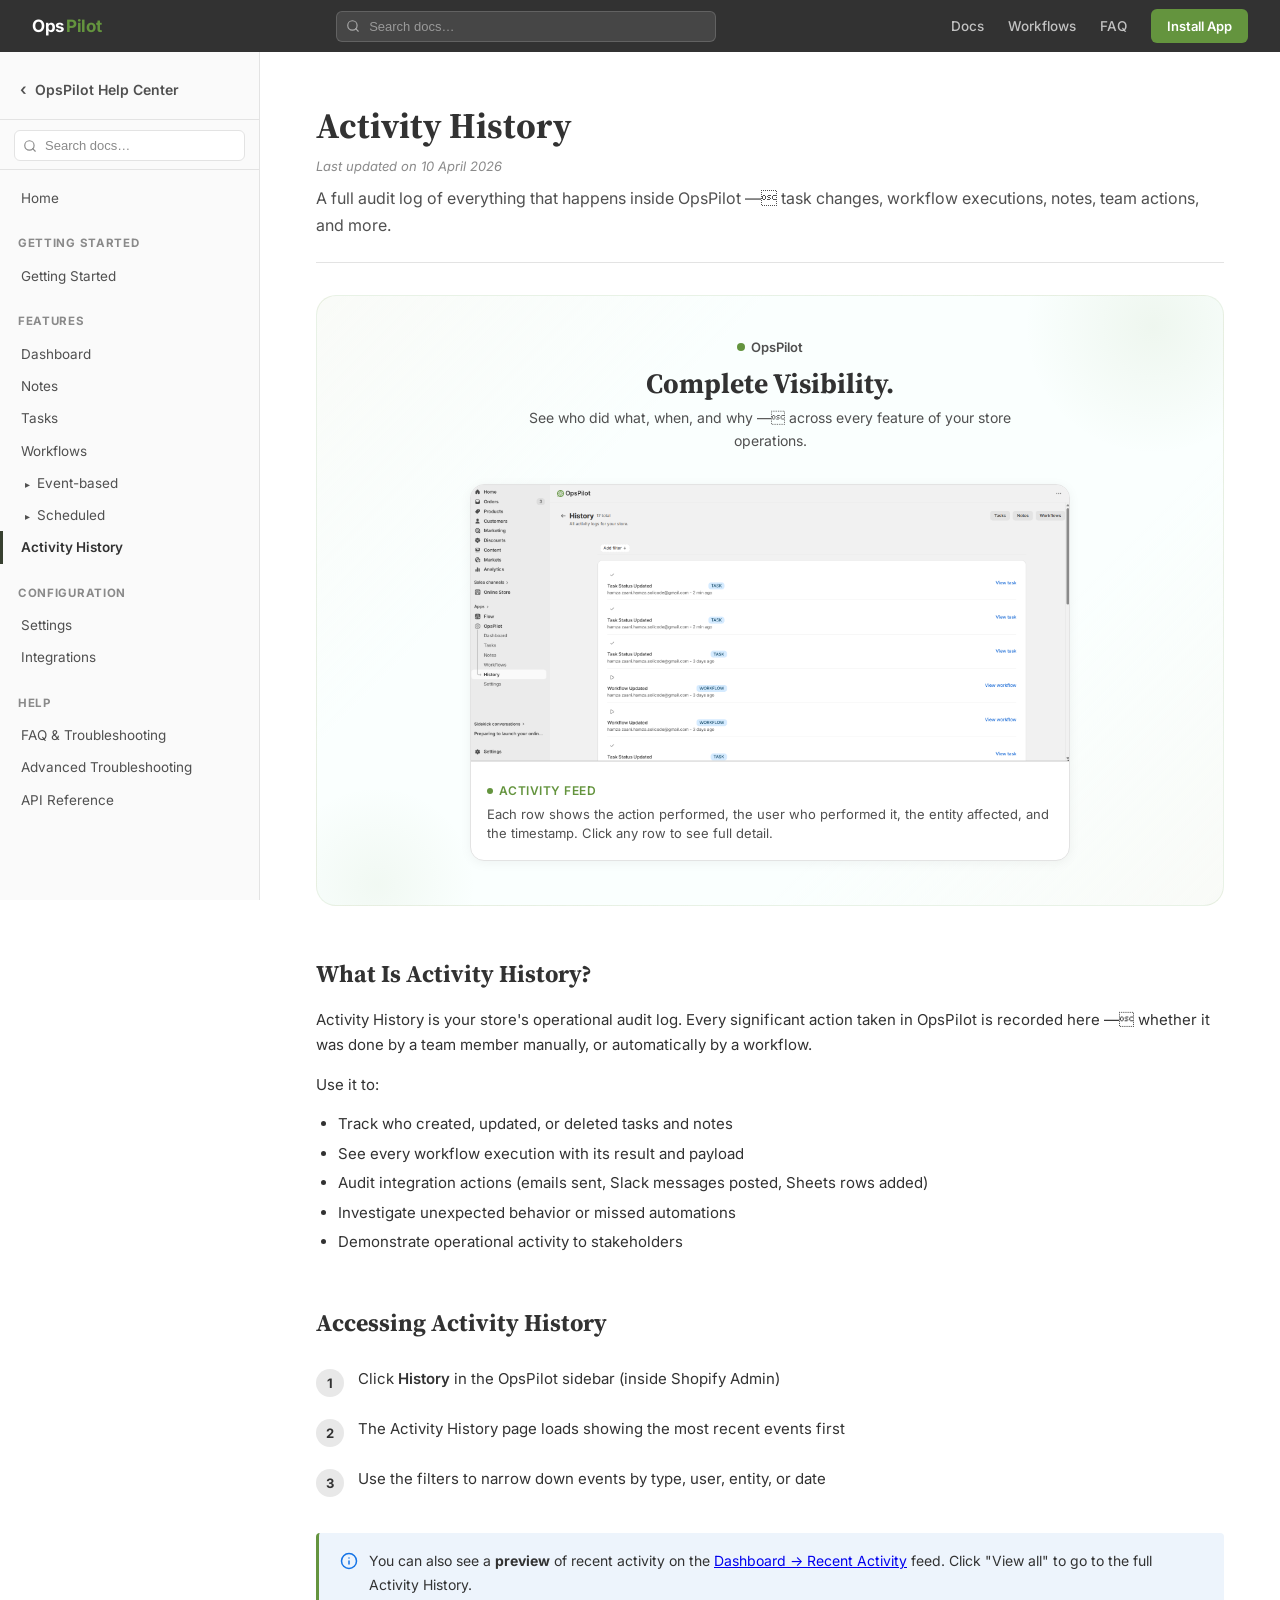
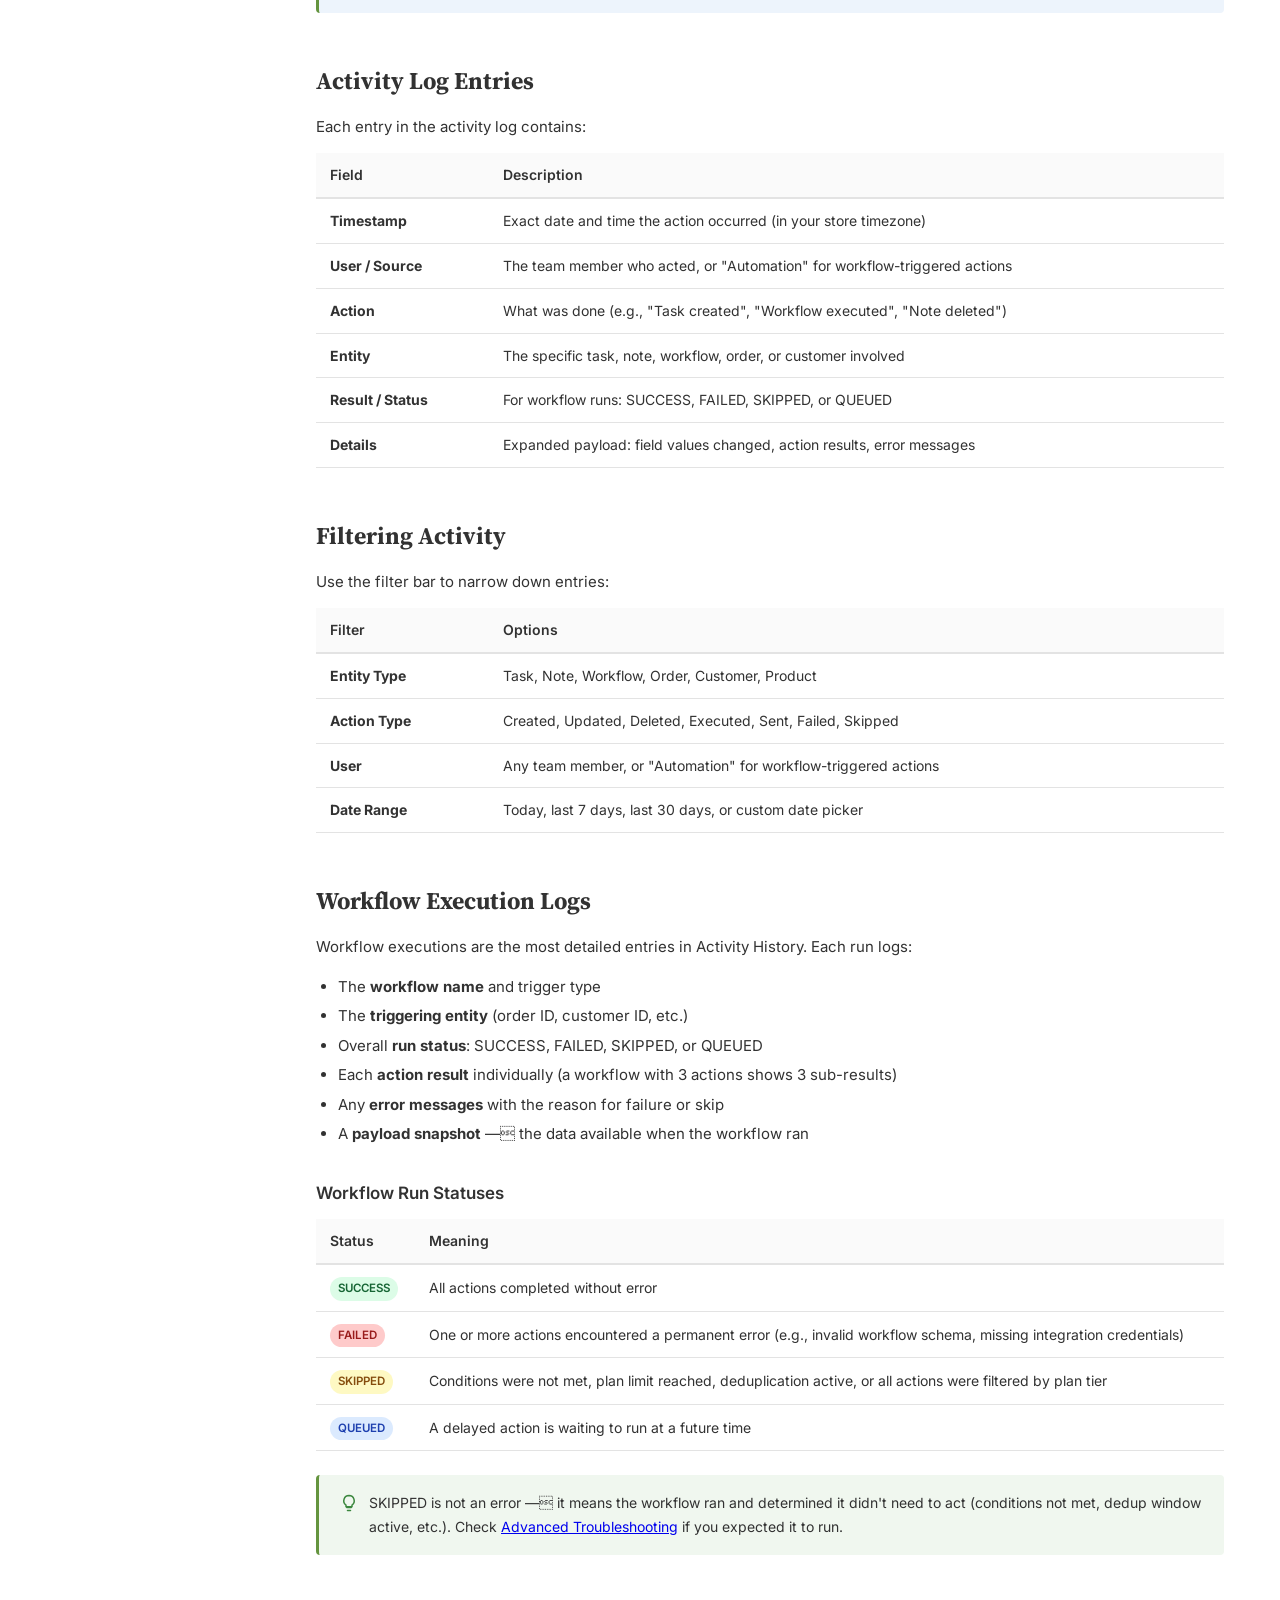
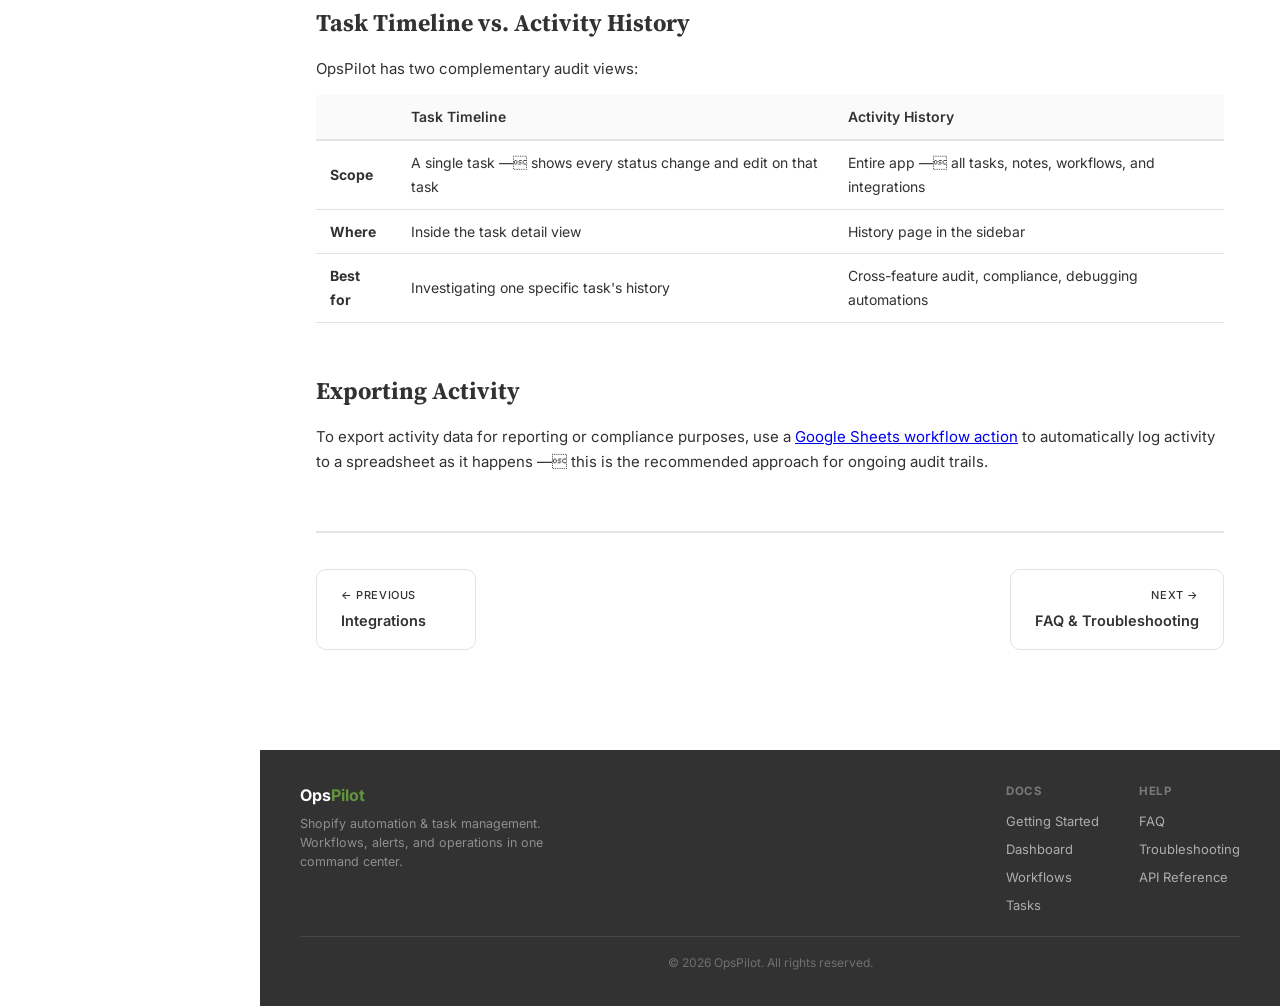
==== commit 1191d752: "Enhance documentation layout and functionality across multiple pages - Added a consistent site heade" ====
--- a/activity.html
+++ b/activity.html
@@ -3,10 +3,24 @@
 <head>
   <meta charset="UTF-8" />
   <meta name="viewport" content="width=device-width, initial-scale=1.0" />
-  <title>Activity History — OpsPilot</title>
+  <title>Activity History — OpsPilot</title>
   <link rel="stylesheet" href="styles.css" />
 </head>
 <body>
+
+<header class="site-header">
+  <a class="site-header-logo" href="index.html"><span class="logo-ops">Ops</span><span class="logo-pilot">Pilot</span></a>
+  <div class="header-search">
+    <input type="text" id="header-doc-search" placeholder="Search docs…" autocomplete="off" />
+    <div id="header-search-results" class="header-search-results" style="display:none;"></div>
+  </div>
+  <nav class="site-header-nav">
+    <a href="getting-started.html">Docs</a>
+    <a href="workflows.html">Workflows</a>
+    <a href="faq.html">FAQ</a>
+    <a href="https://apps.shopify.com/" class="header-btn">Install App</a>
+  </nav>
+</header>
 
 <div class="sidebar-overlay" id="overlay" onclick="toggleSidebar()"></div>
 
@@ -30,9 +44,9 @@
       <a href="workflows.html">Workflows</a>
       <div class="tree-branch">
         <div class="tree-node">
-          <div class="tree-toggle" onclick="toggleTree(this)">
+          <a href="workflows.html#event-based-triggers" class="tree-toggle" onclick="toggleTree(this)">
             <span class="tree-arrow">&#9656;</span> Event-based
-          </div>
+          </a>
           <div class="tree-children">
             <a href="workflows.html#event-based-triggers">Triggers</a>
             <a href="workflows.html#conditions">Conditions</a>
@@ -43,9 +57,9 @@
           </div>
         </div>
         <div class="tree-node">
-          <div class="tree-toggle" onclick="toggleTree(this)">
+          <a href="workflows.html#scheduled-workflows" class="tree-toggle" onclick="toggleTree(this)">
             <span class="tree-arrow">&#9656;</span> Scheduled
-          </div>
+          </a>
           <div class="tree-children">
             <a href="workflows.html#scheduled-trigger">Scheduled Trigger</a>
             <a href="workflows.html#scheduled-workflows">Scheduled Workflows</a>
@@ -71,7 +85,7 @@
     <div class="section-hero">
       <h1>Activity History</h1>
       <div class="last-updated">Last updated on 10 April 2026</div>
-      <p>A full audit log of everything that happens inside OpsPilot — task changes, workflow executions, notes, team actions, and more.</p>
+      <p>A full audit log of everything that happens inside OpsPilot — task changes, workflow executions, notes, team actions, and more.</p>
     </div>
 
     <!-- Hero Showcase -->
@@ -79,7 +93,7 @@
       <div class="pro-showcase-header">
         <div class="pro-showcase-logo">OpsPilot</div>
         <div class="pro-showcase-title">Complete Visibility.</div>
-        <div class="pro-showcase-subtitle">See who did what, when, and why — across every feature of your store operations.</div>
+        <div class="pro-showcase-subtitle">See who did what, when, and why — across every feature of your store operations.</div>
       </div>
       <div class="pro-showcase-grid cols-1">
         <div class="pro-card">
@@ -93,7 +107,7 @@
     </div>
 
     <h2 id="what-is-activity-history">What Is Activity History?</h2>
-    <p>Activity History is your store's operational audit log. Every significant action taken in OpsPilot is recorded here — whether it was done by a team member manually, or automatically by a workflow.</p>
+    <p>Activity History is your store's operational audit log. Every significant action taken in OpsPilot is recorded here — whether it was done by a team member manually, or automatically by a workflow.</p>
     <p>Use it to:</p>
     <ul>
       <li>Track who created, updated, or deleted tasks and notes</li>
@@ -149,7 +163,7 @@
       <li>Overall <strong>run status</strong>: SUCCESS, FAILED, SKIPPED, or QUEUED</li>
       <li>Each <strong>action result</strong> individually (a workflow with 3 actions shows 3 sub-results)</li>
       <li>Any <strong>error messages</strong> with the reason for failure or skip</li>
-      <li>A <strong>payload snapshot</strong> — the data available when the workflow ran</li>
+      <li>A <strong>payload snapshot</strong> — the data available when the workflow ran</li>
     </ul>
 
     <h3 id="workflow-run-statuses">Workflow Run Statuses</h3>
@@ -165,7 +179,7 @@
 
     <div class="callout callout-tip">
       <span class="callout-icon"><svg xmlns="http://www.w3.org/2000/svg" width="18" height="18" viewBox="0 0 24 24" fill="none" stroke="#3b873e" stroke-width="2" stroke-linecap="round" stroke-linejoin="round"><path d="M9 18h6"/><path d="M10 22h4"/><path d="M12 2a7 7 0 0 0-4 12.7V17h8v-2.3A7 7 0 0 0 12 2z"/></svg></span>
-      <div>SKIPPED is not an error — it means the workflow ran and determined it didn't need to act (conditions not met, dedup window active, etc.). Check <a href="troubleshooting.html#workflow-errors">Advanced Troubleshooting</a> if you expected it to run.</div>
+      <div>SKIPPED is not an error — it means the workflow ran and determined it didn't need to act (conditions not met, dedup window active, etc.). Check <a href="troubleshooting.html#workflow-errors">Advanced Troubleshooting</a> if you expected it to run.</div>
     </div>
 
     <h2 id="task-timeline">Task Timeline vs. Activity History</h2>
@@ -173,23 +187,54 @@
     <table>
       <thead><tr><th></th><th>Task Timeline</th><th>Activity History</th></tr></thead>
       <tbody>
-        <tr><td><strong>Scope</strong></td><td>A single task — shows every status change and edit on that task</td><td>Entire app — all tasks, notes, workflows, and integrations</td></tr>
+        <tr><td><strong>Scope</strong></td><td>A single task — shows every status change and edit on that task</td><td>Entire app — all tasks, notes, workflows, and integrations</td></tr>
         <tr><td><strong>Where</strong></td><td>Inside the task detail view</td><td>History page in the sidebar</td></tr>
         <tr><td><strong>Best for</strong></td><td>Investigating one specific task's history</td><td>Cross-feature audit, compliance, debugging automations</td></tr>
       </tbody>
     </table>
 
     <h2 id="exporting-activity">Exporting Activity</h2>
-    <p>To export activity data for reporting or compliance purposes, use a <a href="workflows.html#add-to-google-sheet">Google Sheets workflow action</a> to automatically log activity to a spreadsheet as it happens — this is the recommended approach for ongoing audit trails.</p>
+    <p>To export activity data for reporting or compliance purposes, use a <a href="workflows.html#add-to-google-sheet">Google Sheets workflow action</a> to automatically log activity to a spreadsheet as it happens — this is the recommended approach for ongoing audit trails.</p>
 
     <div class="page-nav">
-      <a class="page-nav-btn page-nav-prev" href="integrations.html">&#8592; Integrations</a>
-      <a class="page-nav-btn page-nav-next" href="faq.html">FAQ &amp; Troubleshooting &#8594;</a>
+      <a class="page-nav-btn page-nav-prev" href="integrations.html"><span class="nav-label">&#8592; Previous</span>Integrations</a>
+      <a class="page-nav-btn page-nav-next" href="faq.html"><span class="nav-label">Next &#8594;</span>FAQ &amp; Troubleshooting</a>
     </div>
 
 </div>
 </div>
 
+
+<footer class="site-footer">
+  <div class="site-footer-inner">
+    <div class="site-footer-brand">
+      <a class="footer-logo" href="index.html"><span>Ops</span><span class="logo-pilot">Pilot</span></a>
+      <p>Shopify automation &amp; task management. Workflows, alerts, and operations in one command center.</p>
+    </div>
+    <div class="site-footer-links">
+      <div>
+        <span class="footer-heading">Docs</span>
+        <a href="getting-started.html">Getting Started</a>
+        <a href="dashboard.html">Dashboard</a>
+        <a href="workflows.html">Workflows</a>
+        <a href="tasks.html">Tasks</a>
+      </div>
+      <div>
+        <span class="footer-heading">Help</span>
+        <a href="faq.html">FAQ</a>
+        <a href="troubleshooting.html">Troubleshooting</a>
+        <a href="api-reference.html">API Reference</a>
+      </div>
+    </div>
+  </div>
+  <div class="site-footer-bottom">&copy; 2026 OpsPilot. All rights reserved.</div>
+</footer>
+
 <script src="nav.js"></script>
+<!-- Crisp Live Chat -->
+<script type="text/javascript">
+  window.$crisp=[];window.CRISP_WEBSITE_ID="6f9ec4d1-3401-45af-af1c-9f0f0315773c";
+  (function(){var d=document;var s=d.createElement("script");s.src="https://client.crisp.chat/l.js";s.async=1;d.getElementsByTagName("head")[0].appendChild(s);})();
+</script>
 </body>
 </html>
--- a/styles.css
+++ b/styles.css
@@ -13,14 +13,17 @@
 }
 
 :root {
-  --text: #222;
+  --text: #323232;
   --text-secondary: #505050;
   --text-muted: #8a8a8a;
   --bg: #ffffff;
   --bg-sidebar: #fafafa;
   --border: #e3e3e3;
-  --accent: #1473e6;
-  --active-bar: #222;
+  --accent: #64943E;
+  --accent-dark: #374030;
+  --active-bar: #374030;
+  --dark-bg: #323232;
+  --light-bg: #F1F3F4;
 }
 
 * { box-sizing: border-box; margin: 0; padding: 0; }
@@ -34,12 +37,341 @@
   -webkit-font-smoothing: antialiased;
 }
 
+/* ── SITE HEADER ── */
+.site-header {
+  background: var(--dark-bg);
+  color: #fff;
+  padding: 0 32px;
+  height: 52px;
+  display: flex;
+  align-items: center;
+  justify-content: space-between;
+  position: fixed;
+  top: 0;
+  left: 0;
+  right: 0;
+  z-index: 200;
+}
+.site-header-logo {
+  font-size: 17px;
+  font-weight: 700;
+  color: #fff;
+  text-decoration: none;
+  display: flex;
+  align-items: center;
+  gap: 2px;
+  letter-spacing: -0.02em;
+}
+.site-header-logo .logo-ops {
+  color: #fff;
+}
+.site-header-logo .logo-pilot {
+  color: var(--accent);
+}
+.site-header-nav {
+  display: flex;
+  align-items: center;
+  gap: 24px;
+}
+.site-header-nav a {
+  color: rgba(255,255,255,.7);
+  text-decoration: none;
+  font-size: 13.5px;
+  font-weight: 500;
+  transition: color .15s;
+}
+.site-header-nav a:hover {
+  color: #fff;
+}
+.site-header-nav .header-btn {
+  background: var(--accent);
+  color: #fff;
+  padding: 6px 16px;
+  border-radius: 6px;
+  font-weight: 600;
+  font-size: 13px;
+  transition: background .15s;
+}
+.site-header-nav .header-btn:hover {
+  background: var(--accent-dark);
+}
+
+/* Header search bar */
+.header-search {
+  flex: 1;
+  max-width: 380px;
+  position: relative;
+  margin: 0 24px;
+}
+.header-search input {
+  width: 100%;
+  padding: 7px 12px 7px 32px;
+  font-size: 13px;
+  border: 1px solid rgba(255,255,255,.15);
+  border-radius: 6px;
+  background: rgba(255,255,255,.1) url("data:image/svg+xml,%3Csvg xmlns='http://www.w3.org/2000/svg' width='14' height='14' viewBox='0 0 24 24' fill='none' stroke='%23aaa' stroke-width='2' stroke-linecap='round' stroke-linejoin='round'%3E%3Ccircle cx='11' cy='11' r='8'/%3E%3Cpath d='m21 21-4.35-4.35'/%3E%3C/svg%3E") 9px center no-repeat;
+  color: #fff;
+  outline: none;
+  transition: border-color .15s, background .15s;
+}
+.header-search input::placeholder {
+  color: rgba(255,255,255,.45);
+}
+.header-search input:focus {
+  border-color: var(--accent);
+  background-color: rgba(255,255,255,.15);
+}
+.header-search-results {
+  position: absolute;
+  top: calc(100% + 6px);
+  left: 0;
+  right: 0;
+  background: #fff;
+  border: 1px solid var(--border);
+  border-radius: 8px;
+  box-shadow: 0 8px 24px rgba(0,0,0,.15);
+  z-index: 300;
+  max-height: 400px;
+  overflow-y: auto;
+}
+.header-search-results .search-result-item {
+  display: block;
+  padding: 10px 14px;
+  text-decoration: none;
+  color: var(--text);
+  border-bottom: 1px solid var(--border);
+  transition: background .1s;
+}
+.header-search-results .search-result-item:last-child { border-bottom: none; }
+.header-search-results .search-result-item:hover { background: #f5f5f5; }
+.header-search-results .sr-title {
+  font-size: 13px;
+  font-weight: 500;
+  color: var(--text);
+  margin-bottom: 2px;
+}
+.header-search-results .sr-desc {
+  font-size: 11.5px;
+  color: var(--text-muted);
+  line-height: 1.4;
+  white-space: nowrap;
+  overflow: hidden;
+  text-overflow: ellipsis;
+}
+.header-search-results .search-no-results {
+  padding: 14px;
+  font-size: 13px;
+  color: var(--text-muted);
+  text-align: center;
+}
+
+/* ── VARIABLE FILTER BAR (template-variables page only) ── */
+.var-filter-bar {
+  background: #fff;
+  border: 1px solid var(--border);
+  border-radius: 10px;
+  padding: 16px 20px;
+  margin-bottom: 28px;
+  box-shadow: 0 2px 8px rgba(0,0,0,.04);
+  position: sticky;
+  top: 52px;
+  z-index: 100;
+}
+.var-filter-bar input {
+  width: 100%;
+  padding: 10px 12px 10px 36px;
+  font-size: 14px;
+  border: 1px solid var(--border);
+  border-radius: 8px;
+  background: var(--light-bg);
+  color: var(--text);
+  outline: none;
+  transition: border-color .15s, box-shadow .15s;
+}
+.var-filter-bar input:focus {
+  border-color: var(--accent);
+  box-shadow: 0 0 0 3px rgba(100,148,62,.15);
+}
+.var-filter-bar input::placeholder { color: var(--text-muted); }
+.var-filter-input-wrap {
+  position: relative;
+}
+.var-filter-icon {
+  position: absolute;
+  top: 50%;
+  left: 12px;
+  transform: translateY(-50%);
+  color: var(--text-muted);
+  pointer-events: none;
+}
+.var-filter-tags {
+  display: flex;
+  flex-wrap: wrap;
+  gap: 6px;
+  margin-top: 12px;
+}
+.var-tag {
+  padding: 4px 12px;
+  font-size: 12px;
+  font-weight: 500;
+  border: 1px solid var(--border);
+  border-radius: 20px;
+  background: #fff;
+  color: var(--text-muted);
+  cursor: pointer;
+  transition: all .15s;
+}
+.var-tag:hover {
+  border-color: var(--accent);
+  color: var(--accent);
+}
+.var-tag.active {
+  background: var(--accent);
+  border-color: var(--accent);
+  color: #fff;
+}
+.var-filter-count {
+  margin-top: 8px;
+  font-size: 12px;
+  color: var(--text-muted);
+}
+/* Filter results panel */
+.var-filter-results {
+  display: none;
+  margin-top: 12px;
+  max-height: 420px;
+  overflow-y: auto;
+  border-top: 1px solid var(--border);
+  padding-top: 10px;
+}
+.vfr-group { margin-bottom: 10px; }
+.vfr-group-label {
+  font-size: 11px;
+  font-weight: 600;
+  text-transform: uppercase;
+  letter-spacing: .5px;
+  color: var(--accent);
+  padding: 4px 0;
+}
+.vfr-item {
+  display: grid;
+  grid-template-columns: minmax(180px, auto) 1fr auto;
+  gap: 10px;
+  align-items: baseline;
+  padding: 6px 8px;
+  border-radius: 6px;
+  transition: background .1s;
+}
+.vfr-item:hover { background: var(--light-bg); }
+.vfr-var {
+  font-size: 13px;
+  color: var(--accent-dark);
+  font-weight: 500;
+}
+.vfr-desc {
+  font-size: 13px;
+  color: var(--text);
+}
+.vfr-example {
+  font-size: 12px;
+  color: var(--text-muted);
+  white-space: nowrap;
+  overflow: hidden;
+  text-overflow: ellipsis;
+  max-width: 200px;
+  text-align: right;
+}
+.vfr-empty {
+  padding: 16px 0;
+  text-align: center;
+  font-size: 13px;
+  color: var(--text-muted);
+}
+/* hidden rows / sections during filter */
+.var-section-hidden { display: none !important; }
+.var-row-hidden { display: none !important; }
+.var-highlight { background: rgba(100,148,62,.12); border-radius: 2px; }
+
+/* ── SITE FOOTER ── */
+.site-footer {
+  background: var(--dark-bg);
+  color: rgba(255,255,255,.6);
+  padding: 32px 40px;
+  margin-left: 260px;
+  font-size: 13px;
+}
+.site-footer-inner {
+  max-width: 1060px;
+  margin: 0 auto;
+  display: flex;
+  justify-content: space-between;
+  align-items: flex-start;
+  gap: 32px;
+  flex-wrap: wrap;
+}
+.site-footer-brand {
+  display: flex;
+  flex-direction: column;
+  gap: 6px;
+}
+.site-footer-brand .footer-logo {
+  font-size: 16px;
+  font-weight: 700;
+  color: #fff;
+  text-decoration: none;
+}
+.site-footer-brand .footer-logo .logo-pilot {
+  color: var(--accent);
+}
+.site-footer-brand p {
+  margin: 0;
+  font-size: 12.5px;
+  color: rgba(255,255,255,.45);
+  max-width: 280px;
+  line-height: 1.5;
+}
+.site-footer-links {
+  display: flex;
+  gap: 40px;
+}
+.site-footer-links div {
+  display: flex;
+  flex-direction: column;
+  gap: 6px;
+}
+.site-footer-links .footer-heading {
+  font-size: 11.5px;
+  font-weight: 700;
+  text-transform: uppercase;
+  letter-spacing: .06em;
+  color: rgba(255,255,255,.35);
+  margin-bottom: 2px;
+}
+.site-footer-links a {
+  color: rgba(255,255,255,.6);
+  text-decoration: none;
+  font-size: 13px;
+  transition: color .15s;
+}
+.site-footer-links a:hover {
+  color: #fff;
+}
+.site-footer-bottom {
+  max-width: 1060px;
+  margin: 20px auto 0;
+  padding-top: 16px;
+  border-top: 1px solid rgba(255,255,255,.1);
+  font-size: 12px;
+  color: rgba(255,255,255,.3);
+  text-align: center;
+}
+
 /* ── SIDEBAR ── */
 .sidebar {
   position: fixed;
-  top: 0; left: 0;
+  top: 52px; left: 0;
   width: 260px;
-  height: 100vh;
+  height: calc(100vh - 52px);
   background: var(--bg-sidebar);
   border-right: 1px solid var(--border);
   overflow-y: auto;
@@ -106,7 +438,8 @@
 /* ── MAIN ── */
 .main {
   margin-left: 260px;
-  min-height: 100vh;
+  min-height: calc(100vh - 52px);
+  margin-top: 52px;
   background: var(--bg);
 }
 .hamburger {
@@ -252,8 +585,8 @@
 }
 .callout .callout-icon { display: flex; align-items: center; justify-content: center; flex-shrink: 0; margin-top: 2px; width: 20px; height: 20px; }
 .callout .callout-icon svg { width: 18px; height: 18px; flex-shrink: 0; }
-.callout-tip { background: #f0f7ef; border-left: 3px solid #3b873e; }
-.callout-note { background: #edf4fc; border-left: 3px solid #1473e6; }
+.callout-tip { background: #f0f7ef; border-left: 3px solid var(--accent); }
+.callout-note { background: #edf4fc; border-left: 3px solid var(--accent); }
 .callout-warning { background: #fef7ed; border-left: 3px solid #e68619; }
 
 /* ── STEPS ── */
@@ -328,12 +661,29 @@
 }
 .quick-link:hover {
   border-color: var(--accent);
-  box-shadow: 0 4px 16px rgba(0,0,0,.08);
+  box-shadow: 0 4px 16px rgba(100,148,62,.12);
   transform: translateY(-2px);
 }
 .quick-link .ql-icon { font-size: 26px; margin-bottom: 8px; }
 .quick-link .ql-title { font-weight: 600; font-size: 15px; margin-bottom: 4px; }
 .quick-link .ql-desc { font-size: 13.5px; color: var(--text-secondary); line-height: 1.5; }
+.quick-link .ql-desc a {
+  color: var(--accent);
+  font-weight: 500;
+  text-decoration: underline;
+  text-underline-offset: 2px;
+}
+.quick-link .ql-desc a:hover {
+  color: var(--accent-dark);
+}
+.quick-link .ql-thumb {
+  margin-top: 12px;
+  width: 100%;
+  border-radius: 6px;
+  border: 1px solid var(--border);
+  box-shadow: 0 1px 6px rgba(0,0,0,.05);
+  display: block;
+}
 
 /* ── BADGES ── */
 .badge {
@@ -393,6 +743,7 @@
   user-select: none;
   border-left: 3px solid transparent;
   transition: all .15s;
+  text-decoration: none;
 }
 .tree-toggle:hover {
   color: var(--text);
@@ -453,8 +804,8 @@
   padding: 40px 24px 48px;
   margin-bottom: 48px;
   text-align: center;
-  background: linear-gradient(135deg, rgba(34,197,94,.05) 0%, transparent 30%, transparent 70%, rgba(34,197,94,.05) 100%);
-  border: 1px solid rgba(34,197,94,.10);
+  background: linear-gradient(135deg, rgba(100,148,62,.05) 0%, transparent 30%, transparent 70%, rgba(100,148,62,.05) 100%);
+  border: 1px solid rgba(100,148,62,.10);
   overflow: visible;
 }
 .feature-showcase .blob-tr,
@@ -468,11 +819,11 @@
 }
 .feature-showcase .blob-tr {
   top: -70px; right: -50px;
-  background: radial-gradient(circle, rgba(34,197,94,.10) 0%, transparent 70%);
+  background: radial-gradient(circle, rgba(100,148,62,.10) 0%, transparent 70%);
 }
 .feature-showcase .blob-bl {
   bottom: -70px; left: -50px;
-  background: radial-gradient(circle, rgba(34,197,94,.08) 0%, transparent 70%);
+  background: radial-gradient(circle, rgba(100,148,62,.08) 0%, transparent 70%);
 }
 .showcase-logo {
   font-size: 14px;
@@ -488,7 +839,7 @@
 }
 .showcase-logo-dot {
   width: 10px; height: 10px;
-  background: #22c55e;
+  background: var(--accent);
   border-radius: 50%;
   display: inline-block;
 }
@@ -551,7 +902,7 @@
   width: 6px;
   height: 6px;
   border-radius: 50%;
-  background: #22c55e;
+  background: var(--accent);
   flex-shrink: 0;
 }
 
@@ -587,7 +938,7 @@
 .showcase-annotation::after {
   content: '';
   position: absolute;
-  background: #22c55e;
+  background: var(--accent);
   height: 2px;
   border-radius: 1px;
   opacity: .40;
@@ -685,11 +1036,16 @@
   .sidebar.open { transform: translateX(0); }
   .sidebar-overlay.open { display: block; }
   .main { margin-left: 0; }
-  .hamburger { display: block; position: fixed; top: 12px; left: 12px; z-index: 50; }
+  .hamburger { display: block; position: fixed; top: 64px; left: 12px; z-index: 50; }
   .content { padding: 48px 20px 60px; }
   .section-hero h1 { font-size: 28px; }
   h2 { font-size: 21px; }
   .quick-links { grid-template-columns: 1fr; }
+  .site-header-nav a:not(.header-btn) { display: none; }
+  .header-search { max-width: 200px; margin: 0 12px; }
+  .site-footer { margin-left: 0; padding: 24px 20px; }
+  .site-footer-inner { flex-direction: column; gap: 20px; }
+  .site-footer-links { gap: 24px; }
 }
 
 /* ══════════════════════════════════════════
@@ -702,8 +1058,8 @@
   border-radius: 20px;
   padding: 40px 28px 44px;
   margin: 28px 0 48px;
-  background: linear-gradient(135deg, rgba(34,197,94,.04) 0%, #fafffe 30%, #fafffe 70%, rgba(34,197,94,.04) 100%);
-  border: 1px solid rgba(34,197,94,.12);
+  background: linear-gradient(135deg, rgba(100,148,62,.04) 0%, #fafffe 30%, #fafffe 70%, rgba(100,148,62,.04) 100%);
+  border: 1px solid rgba(100,148,62,.12);
   overflow: hidden;
 }
 .pro-showcase::before {
@@ -712,7 +1068,7 @@
   top: -100px; right: -60px;
   width: 260px; height: 260px;
   border-radius: 50%;
-  background: radial-gradient(circle, rgba(34,197,94,.08) 0%, transparent 70%);
+  background: radial-gradient(circle, rgba(100,148,62,.08) 0%, transparent 70%);
   pointer-events: none;
 }
 .pro-showcase::after {
@@ -721,7 +1077,7 @@
   bottom: -80px; left: -40px;
   width: 200px; height: 200px;
   border-radius: 50%;
-  background: radial-gradient(circle, rgba(34,197,94,.06) 0%, transparent 70%);
+  background: radial-gradient(circle, rgba(100,148,62,.06) 0%, transparent 70%);
   pointer-events: none;
 }
 
@@ -745,7 +1101,7 @@
 .pro-showcase-logo::before {
   content: '';
   width: 8px; height: 8px;
-  background: #22c55e;
+  background: var(--accent);
   border-radius: 50%;
 }
 .pro-showcase-title {
@@ -818,7 +1174,7 @@
   gap: 6px;
   font-size: 12px;
   font-weight: 600;
-  color: #16a34a;
+  color: var(--accent);
   text-transform: uppercase;
   letter-spacing: .04em;
   margin-bottom: 4px;
@@ -826,7 +1182,7 @@
 .pro-card-label::before {
   content: '';
   width: 6px; height: 6px;
-  background: #22c55e;
+  background: var(--accent);
   border-radius: 50%;
 }
 .pro-card-desc {
@@ -858,7 +1214,7 @@
   top: 50%;
   transform: translateY(-50%);
   width: 0; height: 0;
-  border-left: 10px solid #22c55e;
+  border-left: 10px solid var(--accent);
   border-top: 7px solid transparent;
   border-bottom: 7px solid transparent;
   opacity: .5;
@@ -876,7 +1232,7 @@
   margin-bottom: 10px;
   border: 2px solid;
 }
-.pro-flow-badge.when { background: #f0fdf4; color: #16a34a; border-color: #bbf7d0; }
+.pro-flow-badge.when { background: #f0fdf4; color: var(--accent); border-color: #c5ddb4; }
 .pro-flow-badge.if   { background: #fefce8; color: #a16207; border-color: #fde68a; }
 .pro-flow-badge.then { background: #eff6ff; color: #2563eb; border-color: #bfdbfe; }
 .pro-flow-badge.step-num { background: #f3f4f6; color: #374151; border-color: #e5e7eb; }
@@ -935,7 +1291,7 @@
   content: '';
   width: 8px; height: 8px;
   min-width: 8px;
-  background: #22c55e;
+  background: var(--accent);
   border-radius: 50%;
   margin-top: 3px;
 }
@@ -1043,40 +1399,430 @@
 .page-nav {
   display: flex;
   justify-content: space-between;
-  align-items: center;
-  padding: 32px 0 0;
-  margin-top: 48px;
-  border-top: 1px solid var(--border);
-  gap: 12px;
+  align-items: stretch;
+  padding: 36px 0 0;
+  margin-top: 56px;
+  border-top: 2px solid var(--border);
+  gap: 16px;
+  max-width: 100%;
 }
 .page-nav-btn {
   display: inline-flex;
-  align-items: center;
-  gap: 6px;
-  padding: 10px 18px;
-  border-radius: 8px;
-  border: 1px solid var(--border);
-  font-size: 13.5px;
-  font-weight: 500;
+  flex-direction: column;
+  gap: 4px;
+  padding: 16px 24px;
+  border-radius: 10px;
+  border: 1.5px solid var(--border);
+  font-size: 14.5px;
+  font-weight: 600;
   color: var(--text);
   text-decoration: none;
   background: var(--bg);
-  transition: border-color .15s, box-shadow .15s, background .15s;
-  min-width: 0;
+  transition: border-color .2s, box-shadow .2s, background .2s, transform .15s;
+  min-width: 160px;
+}
+.page-nav-btn .nav-label {
+  font-size: 11px;
+  font-weight: 500;
+  text-transform: uppercase;
+  letter-spacing: .6px;
+  color: var(--muted);
 }
 .page-nav-btn:hover {
   border-color: var(--accent);
   color: var(--accent);
-  background: #f0f6ff;
-  box-shadow: 0 2px 8px rgba(20,115,230,.08);
+  background: #f4f8f1;
+  box-shadow: 0 4px 14px rgba(100,148,62,.12);
+  transform: translateY(-2px);
+}
+.page-nav-btn:hover .nav-label {
+  color: var(--accent);
 }
 .page-nav-btn.disabled {
   visibility: hidden;
   pointer-events: none;
 }
-.page-nav-prev { margin-right: auto; }
-.page-nav-next { margin-left: auto; }
+.page-nav-prev { margin-right: auto; text-align: left; }
+.page-nav-next { margin-left: auto; text-align: right; }
 @media (max-width: 768px) {
-  .page-nav { flex-direction: column; align-items: stretch; gap: 8px; }
-  .page-nav-prev, .page-nav-next { margin: 0; justify-content: center; }
+  .page-nav { flex-direction: column; align-items: stretch; gap: 10px; }
+  .page-nav-btn { min-width: 0; }
+  .page-nav-prev, .page-nav-next { margin: 0; text-align: center; }
+}
+
+/* ═══════════════════════════════════════════
+   LANDING PAGE — ported from React design
+   ═══════════════════════════════════════════ */
+
+/* -- Hero badge -- */
+.hero-badge {
+  display: inline-flex;
+  align-items: center;
+  gap: 6px;
+  padding: 6px 16px;
+  border-radius: 999px;
+  font-size: 12px;
+  font-weight: 600;
+  letter-spacing: .4px;
+  text-transform: uppercase;
+  color: var(--accent);
+  background: rgba(100,148,62,.1);
+  border: 1px solid rgba(100,148,62,.2);
+  margin-bottom: 20px;
+}
+
+/* -- Hero CTA buttons -- */
+.hero-actions {
+  display: flex;
+  gap: 14px;
+  margin-top: 28px;
+  flex-wrap: wrap;
+}
+.btn-hero {
+  display: inline-flex;
+  align-items: center;
+  gap: 8px;
+  padding: 14px 28px;
+  border-radius: 10px;
+  font-size: 15px;
+  font-weight: 600;
+  text-decoration: none;
+  transition: transform .15s, box-shadow .2s, background .2s;
+}
+.btn-hero:hover { transform: translateY(-2px); }
+.btn-hero-primary {
+  background: var(--accent);
+  color: #fff;
+  box-shadow: 0 4px 16px rgba(100,148,62,.25);
+}
+.btn-hero-primary:hover {
+  background: #578434;
+  box-shadow: 0 6px 24px rgba(100,148,62,.30);
+}
+.btn-hero-secondary {
+  background: var(--bg);
+  color: var(--text);
+  border: 1.5px solid var(--border);
+}
+.btn-hero-secondary:hover {
+  border-color: var(--accent);
+  color: var(--accent);
+}
+
+/* -- Floating preview card -- */
+.preview-card-wrap {
+  margin: 48px auto 0;
+  max-width: 960px;
+}
+.preview-card {
+  border-radius: 14px;
+  overflow: hidden;
+  border: 1px solid var(--border);
+  box-shadow: 0 8px 40px rgba(0,0,0,.08);
+  background: var(--bg);
+}
+.preview-card-bar {
+  display: flex;
+  align-items: center;
+  gap: 7px;
+  padding: 10px 16px;
+  background: var(--dark-bg);
+  font-size: 12px;
+  color: rgba(255,255,255,.55);
+}
+.preview-dot { width: 10px; height: 10px; border-radius: 50%; }
+.preview-dot-r { background: #ff5f57; }
+.preview-dot-y { background: #febc2e; }
+.preview-dot-g { background: #28c840; }
+.preview-card-bar span:last-child { margin-left: auto; margin-right: auto; }
+.preview-card-body {
+  display: grid;
+  grid-template-columns: repeat(3, 1fr);
+  gap: 1px;
+  background: var(--border);
+}
+.preview-pane {
+  background: var(--bg);
+  padding: 20px;
+}
+.preview-pane h4 {
+  display: flex;
+  align-items: center;
+  gap: 6px;
+  font-size: 13px;
+  font-weight: 600;
+  margin-bottom: 14px;
+  color: var(--text);
+}
+.preview-pane h4 svg { color: var(--accent); }
+
+/* metric grid */
+.metric-grid {
+  display: grid;
+  grid-template-columns: 1fr 1fr;
+  gap: 8px;
+  margin-bottom: 14px;
+}
+.metric-box {
+  background: var(--light-bg);
+  border-radius: 8px;
+  padding: 10px;
+  text-align: center;
+}
+.metric-box span { display: block; font-size: 10px; color: var(--text-muted); text-transform: uppercase; letter-spacing: .4px; }
+.metric-box strong { font-size: 18px; color: var(--text); }
+
+/* mini chart */
+.mini-chart {
+  display: flex;
+  align-items: flex-end;
+  gap: 5px;
+  height: 36px;
+}
+.mini-chart span {
+  flex: 1;
+  border-radius: 3px 3px 0 0;
+  background: var(--accent);
+  opacity: .35;
+}
+.mini-chart span:nth-child(1) { height: 40%; }
+.mini-chart span:nth-child(2) { height: 65%; }
+.mini-chart span:nth-child(3) { height: 50%; }
+.mini-chart span:nth-child(4) { height: 80%; }
+.mini-chart span:nth-child(5) { height: 55%; opacity: .6; }
+.mini-chart span:nth-child(6) { height: 90%; opacity: .7; }
+.mini-chart span:nth-child(7) { height: 70%; opacity: .5; }
+
+/* flow list */
+.flow-list { display: flex; flex-direction: column; gap: 6px; }
+.flow-item {
+  display: flex;
+  align-items: center;
+  gap: 8px;
+  padding: 6px 10px;
+  border-radius: 6px;
+  font-size: 12.5px;
+  color: var(--text-muted);
+  background: var(--light-bg);
+}
+.flow-item-active { color: var(--text); background: rgba(100,148,62,.08); }
+.flow-dot {
+  width: 7px;
+  height: 7px;
+  border-radius: 50%;
+  background: var(--border);
+  flex-shrink: 0;
+}
+.flow-item-active .flow-dot { background: var(--accent); }
+
+/* pill group */
+.pill-group { display: flex; gap: 6px; flex-wrap: wrap; margin-top: 12px; }
+.pill-tag {
+  padding: 3px 10px;
+  border-radius: 999px;
+  font-size: 11px;
+  font-weight: 500;
+  background: rgba(100,148,62,.1);
+  color: var(--accent);
+}
+
+/* -- Feature cards with icons -- */
+.lp-features {
+  display: grid;
+  grid-template-columns: repeat(auto-fit, minmax(240px, 1fr));
+  gap: 20px;
+  margin-top: 36px;
+}
+.lp-card {
+  background: var(--bg);
+  border: 1px solid var(--border);
+  border-radius: 12px;
+  padding: 28px 24px;
+  transition: border-color .2s, box-shadow .2s, transform .15s;
+}
+.lp-card:hover {
+  border-color: var(--accent);
+  box-shadow: 0 4px 20px rgba(100,148,62,.10);
+  transform: translateY(-3px);
+}
+.lp-card-icon {
+  width: 44px;
+  height: 44px;
+  border-radius: 10px;
+  background: rgba(100,148,62,.1);
+  display: flex;
+  align-items: center;
+  justify-content: center;
+  margin-bottom: 16px;
+  color: var(--accent);
+}
+.lp-card h3 {
+  font-size: 16px;
+  font-weight: 600;
+  margin-bottom: 8px;
+  color: var(--text);
+}
+.lp-card > p {
+  font-size: 13.5px;
+  color: var(--text-secondary);
+  line-height: 1.5;
+  margin-bottom: 14px;
+}
+.lp-card-list {
+  list-style: none;
+  display: flex;
+  flex-direction: column;
+  gap: 6px;
+}
+.lp-card-list li {
+  display: flex;
+  align-items: center;
+  gap: 8px;
+  font-size: 13px;
+  color: var(--text-secondary);
+}
+.lp-card-list li svg {
+  width: 16px;
+  height: 16px;
+  color: var(--accent);
+  flex-shrink: 0;
+}
+
+/* -- Spotlight alternating rows -- */
+.lp-spotlight { margin-top: 56px; }
+.lp-spotlight-row {
+  display: grid;
+  grid-template-columns: 1fr 1fr;
+  gap: 40px;
+  align-items: center;
+  padding: 40px 0;
+  border-top: 1px solid var(--border);
+}
+.lp-spotlight-row:last-child { border-bottom: 1px solid var(--border); }
+.lp-spotlight-row.reverse .lp-spotlight-img { order: 2; }
+.lp-spotlight-row.reverse .lp-spotlight-text { order: 1; }
+.lp-spotlight-img img {
+  width: 100%;
+  border-radius: 12px;
+  border: 1px solid var(--border);
+  box-shadow: 0 4px 16px rgba(0,0,0,.06);
+}
+.lp-spotlight-text .lp-eyebrow {
+  font-size: 11px;
+  font-weight: 600;
+  text-transform: uppercase;
+  letter-spacing: .5px;
+  color: var(--accent);
+  margin-bottom: 8px;
+}
+.lp-spotlight-text h3 {
+  font-size: 22px;
+  font-weight: 700;
+  color: var(--text);
+  margin-bottom: 12px;
+}
+.lp-spotlight-text p {
+  font-size: 14px;
+  color: var(--text-secondary);
+  line-height: 1.7;
+}
+
+/* -- FAQ accordion -- */
+.lp-faq { margin-top: 56px; }
+.lp-faq-grid {
+  display: grid;
+  grid-template-columns: repeat(auto-fit, minmax(300px, 1fr));
+  gap: 12px;
+  margin-top: 24px;
+}
+.lp-faq-item {
+  border: 1px solid var(--border);
+  border-radius: 10px;
+  overflow: hidden;
+  transition: border-color .2s;
+}
+.lp-faq-item[open] { border-color: var(--accent); }
+.lp-faq-q {
+  display: flex;
+  align-items: center;
+  justify-content: space-between;
+  padding: 16px 20px;
+  font-size: 14px;
+  font-weight: 600;
+  color: var(--text);
+  cursor: pointer;
+  list-style: none;
+  user-select: none;
+}
+.lp-faq-q::-webkit-details-marker { display: none; }
+.lp-faq-marker {
+  font-size: 20px;
+  font-weight: 300;
+  color: var(--text-muted);
+  transition: transform .2s;
+}
+.lp-faq-item[open] .lp-faq-marker { transform: rotate(45deg); color: var(--accent); }
+.lp-faq-a {
+  padding: 0 20px 16px;
+  font-size: 13.5px;
+  color: var(--text-secondary);
+  line-height: 1.6;
+}
+
+/* -- CTA section -- */
+.lp-cta {
+  text-align: center;
+  padding: 64px 0 48px;
+  margin-top: 56px;
+  border-top: 2px solid var(--border);
+}
+.lp-cta h2 {
+  font-size: 28px;
+  font-weight: 700;
+  color: var(--text);
+  margin-bottom: 12px;
+}
+.lp-cta > p {
+  font-size: 15px;
+  color: var(--text-secondary);
+  margin-bottom: 28px;
+}
+.lp-cta .btn-hero { margin: 0 auto; }
+.lp-support-text {
+  margin-top: 20px;
+  font-size: 13px;
+  color: var(--text-muted);
+}
+.lp-support-text a { color: var(--accent); }
+
+/* -- Section header reusable -- */
+.lp-section-header { margin-bottom: 8px; }
+.lp-eyebrow {
+  font-size: 12px;
+  font-weight: 600;
+  text-transform: uppercase;
+  letter-spacing: .5px;
+  color: var(--accent);
+  margin-bottom: 8px;
+}
+.lp-section-title {
+  font-size: 26px;
+  font-weight: 700;
+  color: var(--text);
+  margin-bottom: 8px;
+}
+.lp-section-sub {
+  font-size: 15px;
+  color: var(--text-secondary);
+}
+
+/* -- Responsive -- */
+@media (max-width: 768px) {
+  .preview-card-body { grid-template-columns: 1fr; }
+  .lp-spotlight-row { grid-template-columns: 1fr; gap: 24px; }
+  .lp-spotlight-row.reverse .lp-spotlight-img { order: 0; }
+  .lp-spotlight-row.reverse .lp-spotlight-text { order: 0; }
+  .hero-actions { flex-direction: column; align-items: stretch; }
+  .btn-hero { justify-content: center; }
+  .lp-cta h2 { font-size: 22px; }
 }
